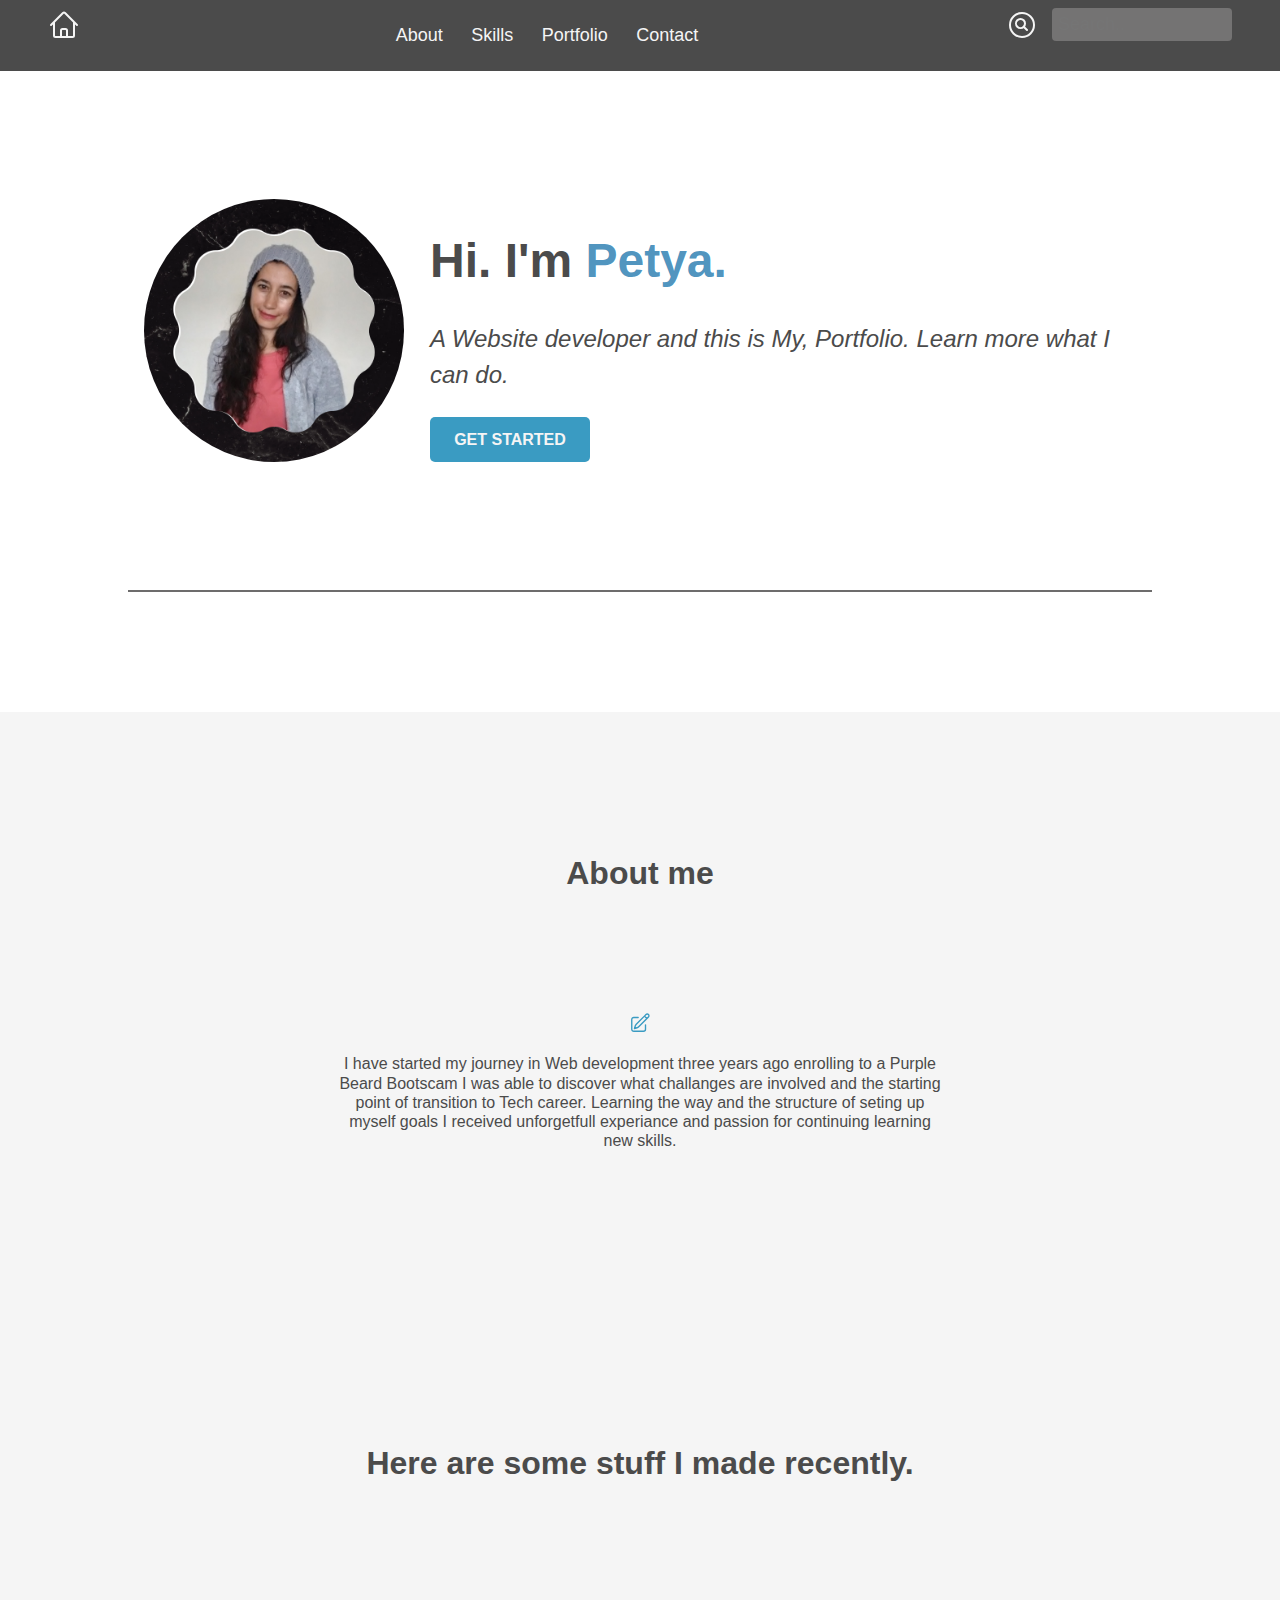
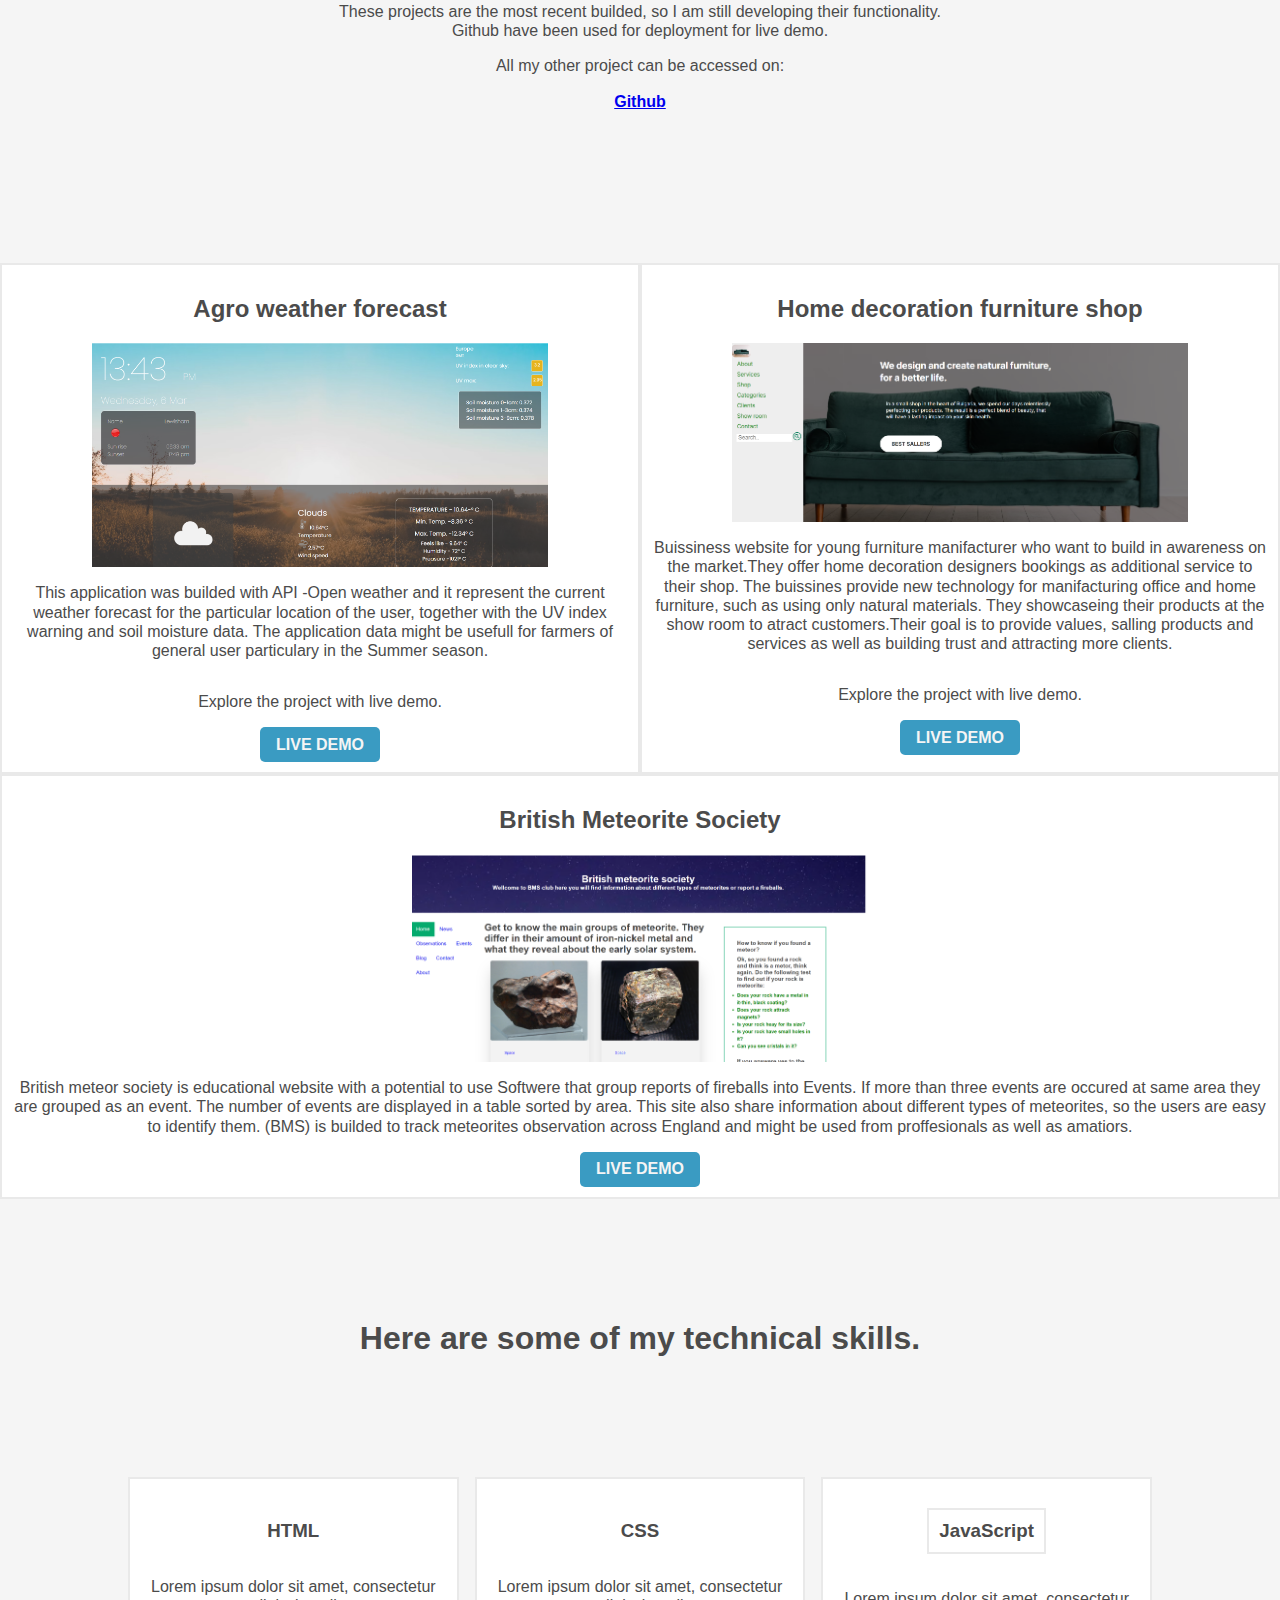
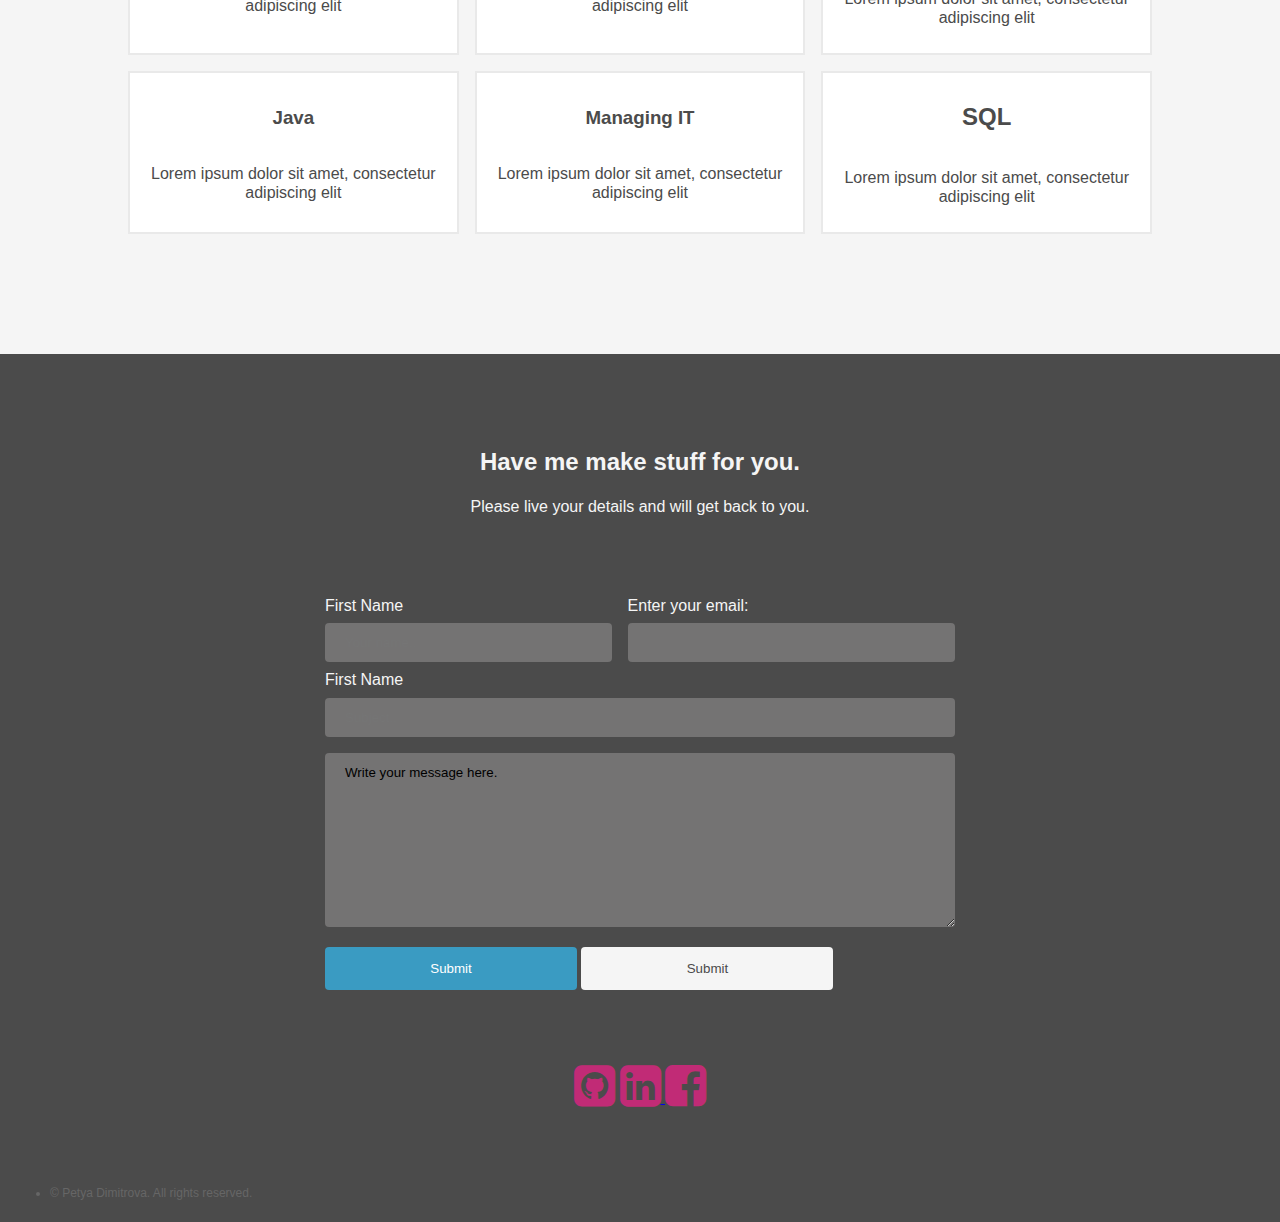
==== index.html @ ae11033e "General functionality" ====
<!DOCTYPE html>
<html lang="en">
  <head>
    <meta charset="UTF-8" />
    <meta name="viewport" content="width=device-width, initial-scale=1.0" />
    <link rel="stylesheet" href="styleCopy.css" />
    <link
      rel="stylesheet"
      href="https://cdnjs.cloudflare.com/ajax/libs/font-awesome/4.7.0/css/font-awesome.min.css"
    />
    <title>Portfolio</title>
  </head>
  <body>
    <!-- Navbar on small screens -->
    <!-- Section MOBILE MENU -->

    <nav class="mobile-header">
      <div>
        <svg
          xmlns="http://www.w3.org/2000/svg"
          fill="none"
          viewBox="0 0 24 24"
          stroke-width="1.5"
          stroke="currentColor"
          class="features-icon"
        >
          <path
            stroke-linecap="round"
            stroke-linejoin="round"
            d="m2.25 12 8.954-8.955c.44-.439 1.152-.439 1.591 0L21.75 12M4.5 9.75v10.125c0 .621.504 1.125 1.125 1.125H9.75v-4.875c0-.621.504-1.125 1.125-1.125h2.25c.621 0 1.125.504 1.125 1.125V21h4.125c.621 0 1.125-.504 1.125-1.125V9.75M8.25 21h8.25"
          />
        </svg>
      </div>

      <div class="hamburger" onclick="myFunction(this)">
        <div class="bar1"></div>
        <div class="bar2"></div>
        <div class="bar3"></div>
      </div>
    </nav>

    <div class="topnav">
      <div id="myLinks">
        <a href="#services-box">About me</a>
        <a href="#services-box">Skills</a>
        <a href="#portfolio">Portfolio</a>
        <a href="#contact">Contact</a>
      </div>
    </div>

    <!-- Desktop navigation -->
    <!-- Desktop navigation on larger screens -->
    <nav class="desktop-header">
      <div class="sidenav">
        <!-- first container -->
        <div>
          <svg
            xmlns="http://www.w3.org/2000/svg"
            fill="none"
            viewBox="0 0 24 24"
            stroke-width="1.5"
            stroke="currentColor"
            class="features-icon"
          >
            <path
              stroke-linecap="round"
              stroke-linejoin="round"
              d="m2.25 12 8.954-8.955c.44-.439 1.152-.439 1.591 0L21.75 12M4.5 9.75v10.125c0 .621.504 1.125 1.125 1.125H9.75v-4.875c0-.621.504-1.125 1.125-1.125h2.25c.621 0 1.125.504 1.125 1.125V21h4.125c.621 0 1.125-.504 1.125-1.125V9.75M8.25 21h8.25"
            />
          </svg>
        </div>
        <!-- Second container menus -->
        <div class="arrange-manu">
          <a href="#about-me">About</a>
          <a href="#skills">Skills</a>
          <a href="#services">Portfolio</a>
          <a href="#contact">Contact</a>
        </div>
        <!-- Third container serch bar -->
        <div>
          <input id="search-bar" type="text" placeholder="Search.." />
          <svg
            xmlns="http://www.w3.org/2000/svg"
            fill="none"
            viewBox="0 0 24 24"
            stroke-width="1.5"
            stroke="currentColor"
            class="features-icon"
          >
            <path
              stroke-linecap="round"
              stroke-linejoin="round"
              d="m15.75 15.75-2.489-2.489m0 0a3.375 3.375 0 1 0-4.773-4.773 3.375 3.375 0 0 0 4.774 4.774ZM21 12a9 9 0 1 1-18 0 9 9 0 0 1 18 0Z"
            />
          </svg>
        </div>
      </div>
    </nav>

    <!-- Header -->
    <header class="header-box" style="padding: 128px 16px">
      <img class="hero-img" src="./myself.png" alt="Photo of myself" />
      <div>
        <h1 class="H1-style">Hi. I'm <span class="bold">Petya.</span></h1>
        <p class="header-p">
          A Website developer and this is My, Portfolio. Learn more what I can
          do.
        </p>
        <button class="btn-big btn-style">Get Started</button>
      </div>
    </header>
    <main>
      <!-- About me section-->
      <section id="about-me" class="Aboutme-box">
        <h1>About me</h1>
        <svg
          xmlns="http://www.w3.org/2000/svg"
          fill="none"
          viewBox="0 0 24 24"
          stroke-width="1.5"
          stroke="currentColor"
          class="features-icon-blue"
        >
          <path
            stroke-linecap="round"
            stroke-linejoin="round"
            d="m16.862 4.487 1.687-1.688a1.875 1.875 0 1 1 2.652 2.652L10.582 16.07a4.5 4.5 0 0 1-1.897 1.13L6 18l.8-2.685a4.5 4.5 0 0 1 1.13-1.897l8.932-8.931Zm0 0L19.5 7.125M18 14v4.75A2.25 2.25 0 0 1 15.75 21H5.25A2.25 2.25 0 0 1 3 18.75V8.25A2.25 2.25 0 0 1 5.25 6H10"
          />
        </svg>

        <p>
          I have started my journey in Web development three years ago enrolling
          to a Purple Beard Bootscam I was able to discover what challanges are
          involved and the starting point of transition to Tech career. Learning
          the way and the structure of seting up myself goals I received
          unforgetfull experiance and passion for continuing learning new
          skills.
        </p>
      </section>
      <!-- The Portfolio  -->
      <div class="Aboutme-box">
        <h1>Here are some stuff I made recently.</h1>
        <p>
          These projects are the most recent builded, so I am still developing
          their functionality. Github have been used for deployment for live
          demo.
        </p>
        <div>All my other project can be accessed on:</div>

        <p>
          <b
            ><a
              class="one"
              href="https://github.com/priorityc?tab=repositories"
              target="_blank"
              >Github</a
            ></b
          >
        </p>
      </div>

      <section id="portfolio" class="Portfolio-box">
        <div class="portfolio-comp flex-left">
          <h2>Agro weather forecast</h2>
          <img
            class="portfolio-img"
            src="./Agro-Weather-App.png"
            alt="Project"
          />
          <p>
            This application was builded with API -Open weather and it represent
            the current weather forecast for the particular location of the
            user, together with the UV index warning and soil moisture data. The
            application data might be usefull for farmers of general user
            particulary in the Summer season.
          </p>
          <p>Explore the project with live demo.</p>
          <button
            class="portfolio-btn"
            onclick='window.location.href = "https://priorityc.github.io/weather/"'
          >
            Live Demo
          </button>
        </div>
        <div class="portfolio-comp flex-middle">
          <h2>Home decoration furniture shop</h2>
          <img class="portfolio-img" src="./Furniture-Shop.png" alt="Project" />
          <p>
            Buissiness website for young furniture manifacturer who want to
            build in awareness on the market.They offer home decoration
            designers bookings as additional service to their shop. The
            buissines provide new technology for manifacturing office and home
            furniture, such as using only natural materials. They showcaseing
            their products at the show room to atract customers.Their goal is to
            provide values, salling products and services as well as building
            trust and attracting more clients.
          </p>
          <p>Explore the project with live demo.</p>
          <button
            class="portfolio-btn"
            onclick='window.location.href = "https://priorityc.github.io/Furniture-shop/"'
          >
            Live Demo
          </button>
        </div>
        <div class="portfolio-comp flex-right">
          <h2>British Meteorite Society</h2>
          <img class="portfolio-img" src="./meteor. png.png" alt="Project" />
          <p>
            British meteor society is educational website with a potential to
            use Softwere that group reports of fireballs into Events. If more
            than three events are occured at same area they are grouped as an
            event. The number of events are displayed in a table sorted by area.
            This site also share information about different types of
            meteorites, so the users are easy to identify them. (BMS) is builded
            to track meteorites observation across England and might be used
            from proffesionals as well as amatiors.
          </p>
          <button
            class="portfolio-btn"
            onclick='window.location.href = "https://priorityc.github.io/-BMS-Meteorite-society/"'
          >
            Live Demo
          </button>
        </div>
      </section>

      <!-- The skills section -->
      <h1>Here are some of my technical skills.</h1>
      <section id="skills" class="skills-box">
        <!-- Row-1 -->

        <div class="skills-cont">
          <h3>HTML</h3>
          <p>Lorem ipsum dolor sit amet, consectetur adipiscing elit</p>
        </div>
        <div class="skills-cont">
          <h3>CSS</h3>
          <p>Lorem ipsum dolor sit amet, consectetur adipiscing elit</p>
        </div>
        <div class="skills-cont">
          <h3 class="skills-cont">JavaScript</h3>
          <p>Lorem ipsum dolor sit amet, consectetur adipiscing elit</p>
        </div>

        <!-- Row 2 -->

        <div class="skills-cont">
          <h3>Java</h3>
          <p>Lorem ipsum dolor sit amet, consectetur adipiscing elit</p>
        </div>
        <div class="skills-cont">
          <h3>Managing IT</h3>
          <p>Lorem ipsum dolor sit amet, consectetur adipiscing elit</p>
        </div>
        <div class="skills-cont">
          <h2>SQL</h2>
          <p>Lorem ipsum dolor sit amet, consectetur adipiscing elit</p>
        </div>
        <!-- </div> -->
      </section>
    </main>

    <!-- Footer -->
    <footer id="contact" class="footer-box">
      <div class="form-heading">
        <h2>Have me make stuff for you.</h2>
        <p>Please live your details and will get back to you.</p>
      </div>
      <div class="form-box">
        <form action="/action_page.php">
          <div class="name-email-box">
            <div class="name-email">
              <label for="fname">First Name</label>
              <input
                type="text"
                id="fname"
                name="firstname"
                placeholder="Your name.."
              />
            </div>

            <div class="name-email">
              <label for="email">Enter your email:</label>
              <input type="email" id="email" name="email" />
            </div>
          </div>

          <label for="subject">First Name</label>
          <input
            type="text"
            id="subject"
            name="subject"
            placeholder="Subject.."
          />
          <textarea name="message" rows="10" cols="30">
Write your message here.
</textarea
          >

          <input class="submit btn" type="submit" value="Submit" />
          <input class="clear btn" type="submit" value="Submit" />
        </form>
      </div>
      <div class="form-heading">
        <a href="https://github.com/priorityc?tab=repositories">
          <i
            class="fa fa-github-square"
            style="font-size: 48px; color: rgb(193, 43, 118)"
          ></i
        ></a>
        <a href="https://www.linkedin.com/in/petya-dimitrova-7b7b56234/">
          <i
            class="fa fa-linkedin-square"
            style="font-size: 48px; color: rgb(193, 43, 118)"
          ></i>
        </a>
        <i
          class="fa fa-facebook-square"
          style="font-size: 48px; color: rgb(193, 43, 118)"
        ></i>
      </div>
      <ul id="copyright">
        <li>&copy; Petya Dimitrova. All rights reserved.</li>
        <!-- <li>Design: <a href="http://html5up.net">HTML5 UP</a></li> -->
      </ul>
    </footer>
    <script src="appCopy.js"></script>
  </body>
</html>
---- styleCopy.css ----
* {
  box-sizing: border-box;
  font-family: Arial, Helvetica, sans-serif;
}
/* COLOURS-Gray-#4b4b4b; White-whitesmoke*/
/* Main colour buttons Blue-#3A9BC2; */
/* Borders grey-#E9E9E9 */
/* SPACING SYSTEM (px)
2 / 4 / 8 / 12 / 16 / 24 / 32 / 48 / 64 / 80 / 96 / 128

FONT SIZE SYSTEM (px)
10 / 12 / 14 / 16 / 18 / 20 / 24 / 30 / 36 / 44 / 52 / 62 / 74 / 86 / 98
*/
body {
  margin: 0;
  font-family: Arial, Helvetica, sans-serif;
  font-size: 16px;
  line-height: 1.2;
  color: #4b4b4b;
}
main {
  background-color: whitesmoke;
}

/* Mobile navigation */
/* NAVIGATION */
.mobile-header {
  background-color: #4b4b4b;
  display: flex;
  justify-content: space-between;
  padding: 6px 12px;
}

/* the HAMBURGER MENU styling */
.hamburger {
  cursor: pointer;
  margin: 6px;
}
.features-icon {
  stroke: whitesmoke;
  width: 32px;
  height: 32px;
  margin-bottom: 24px;
}
.bar1,
.bar2,
.bar3 {
  width: 35px;
  height: 5px;
  background-color: whitesmoke;
  margin: 7px 0;
  transition: 0.4s;
}

.change .bar1 {
  transform: translate(0, 11px) rotate(-45deg);
}

.change .bar2 {
  opacity: 0;
}

.change .bar3 {
  transform: translate(0, -11px) rotate(45deg);
}

/* The hidden hamburg menu */
.topnav {
  overflow: hidden;
  background-color: #ddd;
  position: relative;
  background-color: #3a9bc2;
}

.topnav #myLinks {
  display: none;
}

.topnav a {
  color: black;
  padding: 14px 16px;
  text-decoration: none;
  font-size: 17px;
  display: block;
}
.topnav a.icon {
  background: black;
  display: block;
  position: absolute;
  right: 0;
  top: 0;
}

.topnav a:hover {
  background-color: #f0eeee;
}

.desktop-header {
  display: none;
}
/* end */

/* Style the top navigation bar */
.topnav {
  overflow: hidden;
  background-color: #333;
}

/* Style the topnav links */
.topnav a {
  float: left;
  display: block;
  color: #f2f2f2;
  text-align: center;
  padding: 14px 16px;
  text-decoration: none;
}

/* Change color on hover */
.topnav a:hover {
  background-color: #ddd;
  color: black;
}

/* Style the content */
.content {
  background-color: whitesmoke;
  padding: 10px;
  height: 200px; /* Should be removed. Only for demonstration */
}

.hero-img {
  max-width: 260px;
  border-radius: 50%;
}
.bold {
  color: rgba(70, 142, 187, 0.957);
}
.header-p {
  font-size: 18px;
  line-height: 1.5;
  color: #4b4b4b;
  font-style: italic;
}
.btn-big {
  width: 160px;
  height: 45px;
  background-color: #3a9bc2;
  border: none;
  border-radius: 5px;
  text-transform: uppercase;
  color: whitesmoke;
  font-size: 16px;
  font-weight: bold;
  padding: 6px 8px;
}

.btn-big:hover,
.btn-big:active {
  background-color: #3a9bc2;
  transform: scale(1.2);
  border-radius: 1px solid #398294;
}

/* about me section */
.Aboutme-box {
  padding: 16px;
}
.features-icon-blue {
  stroke: #3a9bc2;
  width: 22px;
}

/* Portfolio */

.portfolio-comp {
  display: flex;
  flex-direction: column;
  align-items: center;
  border: 2px solid #e9e9e9;
  background-color: #fff;
}
.portfolio-img {
  max-width: 286px;
}
.portfolio-btn {
  width: 120px;
  height: 35px;
  background-color: #3a9bc2;
  border: 2px solid #6d6c6c;
  border: none;
  border-radius: 5px;
  text-transform: uppercase;
  color: whitesmoke;
  font-size: 16px;
  font-weight: bold;
  padding: 6px 8px;
}
/* skills */
.skills-cont {
  display: flex;
  flex-direction: column;
  align-items: center;
  justify-content: center;
  text-align: center;
  border: 2px solid #e9e9e9;
  background-color: #fff;
}

/* Style the footer */
.footer-box {
  background-color: #4b4b4b;
  color: whitesmoke;
  padding: 10px;
}
.form {
  width: 80%;
}

input[type="text"],
select {
  width: 100%;
  background-color: #747373;
  padding: 12px 20px;
  margin: 8px 0;
  display: inline-block;
  border: 1px solid #ccc;
  border-radius: 4px;
  box-sizing: border-box;
  border: none;
}
[type="email"] {
  width: 100%;
  background-color: #747373;
  padding: 12px 20px;
  margin: 8px 0;
  display: inline-block;
  border: 1px solid #ccc;
  border-radius: 4px;
  box-sizing: border-box;
  border: none;
}
textarea {
  width: 100%;
  padding: 12px 20px;
  margin: 8px 0;
  display: inline-block;
  border: 1px solid #ccc;
  border-radius: 4px;
  box-sizing: border-box;
  background-color: #747373;
  border: none;
}

.btn {
  width: 40%;

  padding: 14px 20px;
  margin: 8px 0;
  border: none;
  border-radius: 4px;
  cursor: pointer;
  border: none;
}
.submit {
  background-color: #3a9bc2;
  color: white;
}
.clear {
  background-color: whitesmoke;
  color: #4b4b4b;
}

.submit:hover {
  background-color: #6ca5bc;
}
.clear:hover {
  background-color: rgb(252, 238, 238);
}

.name-email-cont {
  display: flex;
  flex-direction: column;
}
#copyright {
  color: #666666;
  text-decoration: none;
  font-size: 12px;
}

@media screen and (min-width: 768px) {
  .header-box {
    display: flex;
    gap: 26px;
    max-width: 80%;
    margin: 0 auto;
    border-bottom: 2px solid #6d6c6c;
  }
  .Aboutme-box {
    margin-bottom: 80px;
  }
  .Portfolio-box {
    display: flex;
    flex-wrap: wrap;
    margin-bottom: 80px;
    text-align: center;
  }
  .flex-left {
    padding: 10px;
    flex: 33%;
  }
  .flex-middle {
    padding: 10px;
    flex: 33%;
  }
  .flex-right {
    padding: 10px;
    flex: 33%;
  }

  .portfolio-img {
    max-width: 186px;
  }
  .skills-box {
    display: flex;
    flex-wrap: wrap;
    margin-bottom: 80px;
    text-align: center;
    gap: 16px;
    width: 80%;
    margin: 0 auto;
  }
  .skills-cont {
    padding: 10px;
    flex: 25%;
  }
  .name-email-box {
    display: flex;
    gap: 16px;
  }
  .name-email {
    display: felx;
    flex-direction: column;
    gap: 16px;
  }
}
@media screen and (min-width: 1024px) {
  .mobile-header {
    display: none;
  }
  .desktop-header {
    display: block;
  }
  .header-box {
    margin-bottom: 120px;
  }
  .sidenav {
    display: flex;
    align-items: center;
    justify-content: space-between;
    padding-left: 48px;
    padding-right: 48px;
    background-color: #4b4b4b;
    line-height: 1.4;
  }
  .features-icon {
    margin-top: 9px;
  }
  .sidenav a {
    padding: 6px 8px 6px 16px;
    text-decoration: none;
    font-size: 18px;
    color: whitesmoke;
  }
  .sidenav a:hover {
    color: #064579;
    background-color: #fff;
  }
  #search-bar {
    float: right;
    padding: 6px;
    margin-top: 8px;
    margin-left: 14px;
    border: none;
    font-size: 18px;
    width: 180px;
    border: none;
  }
  .Aboutme-box {
    text-align: center;
    width: 50%;
    margin: 0 auto;
    margin-bottom: 120px;
    margin-top: 120px;
    justify-content: center;
    padding-top: 120px;
  }

  .header-p {
    font-size: 24px;
  }
  .H1-style {
    font-size: 3em;
  }
  .Portfolio-box {
    margin-bottom: 120px;
  }
  .portfolio-img {
    max-width: 456px;
  }
  .skills-box {
    padding-bottom: 120px;
  }
  main h1 {
    text-align: center;
    margin-bottom: 120px;
  }
  .form-box {
    width: 50%;
    margin: 0 auto;
  }
  .form-heading {
    text-align: center;
    padding: 64px;
  }
}
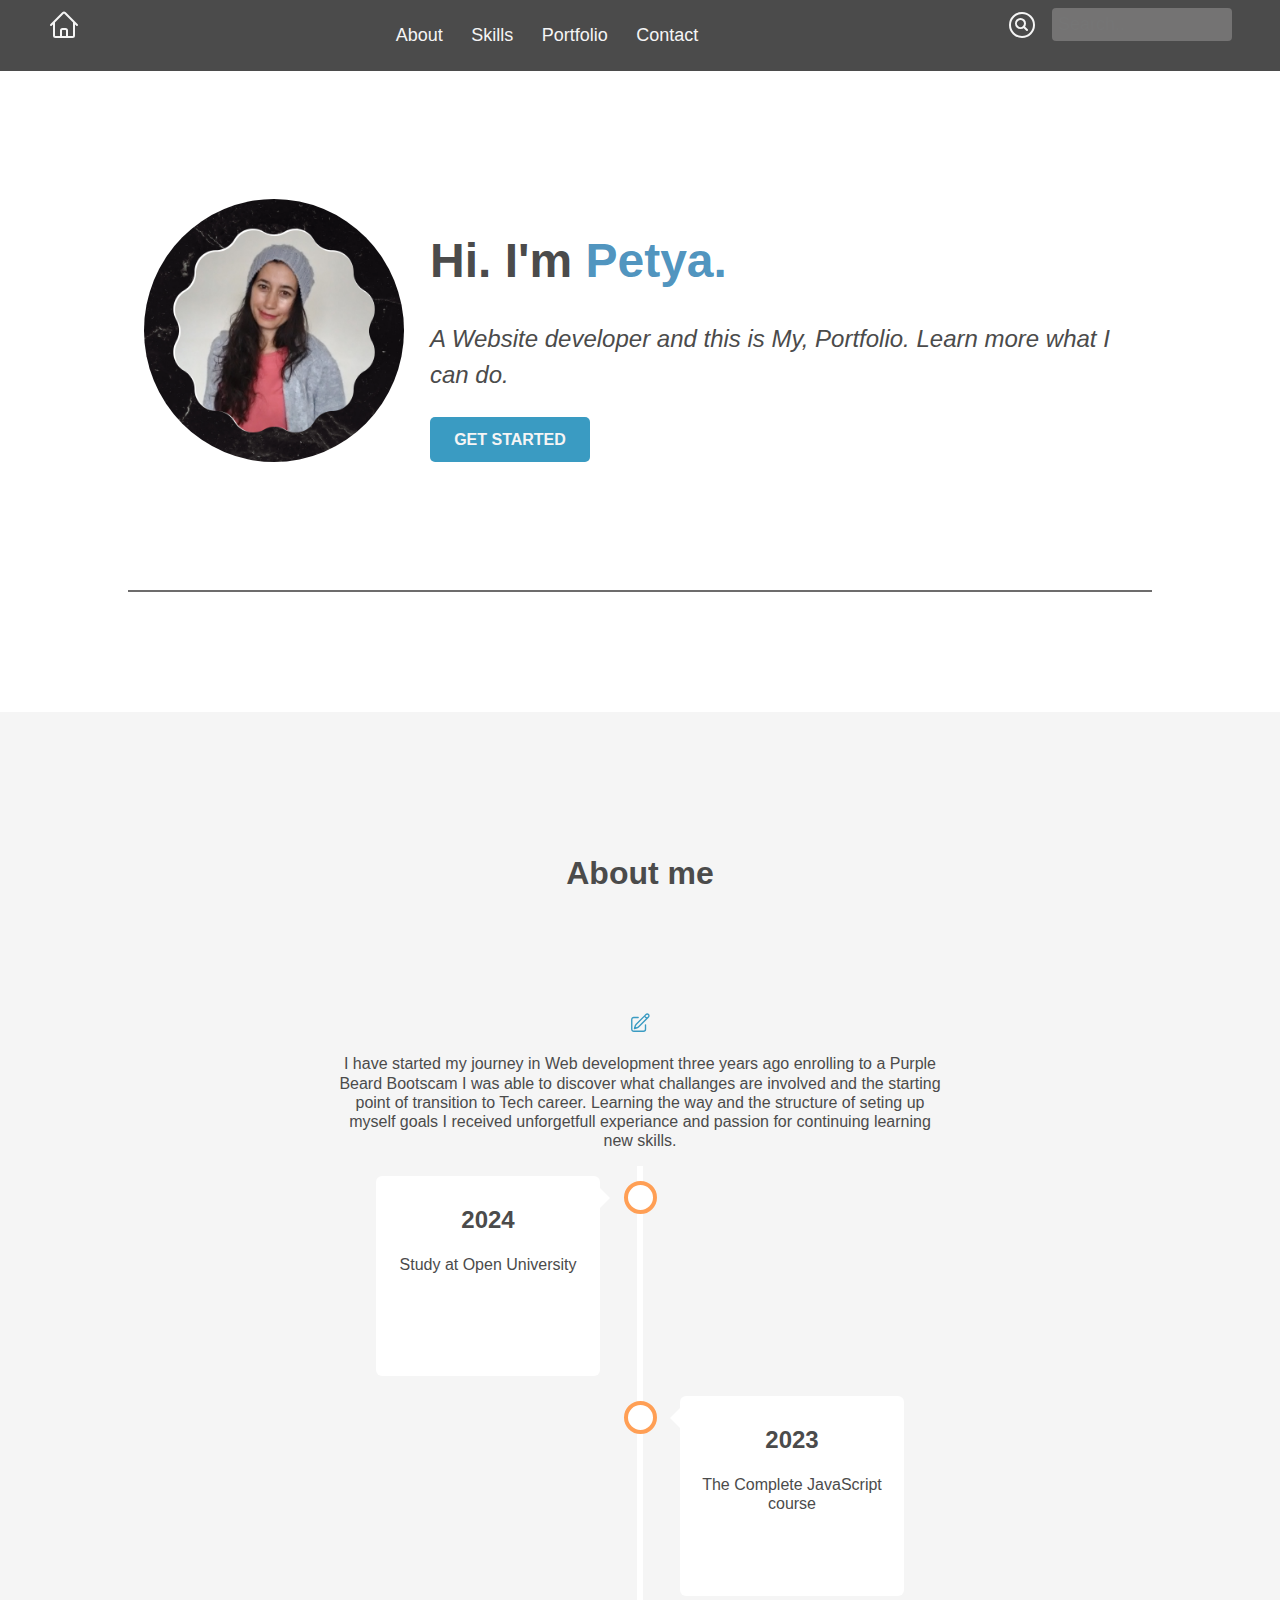
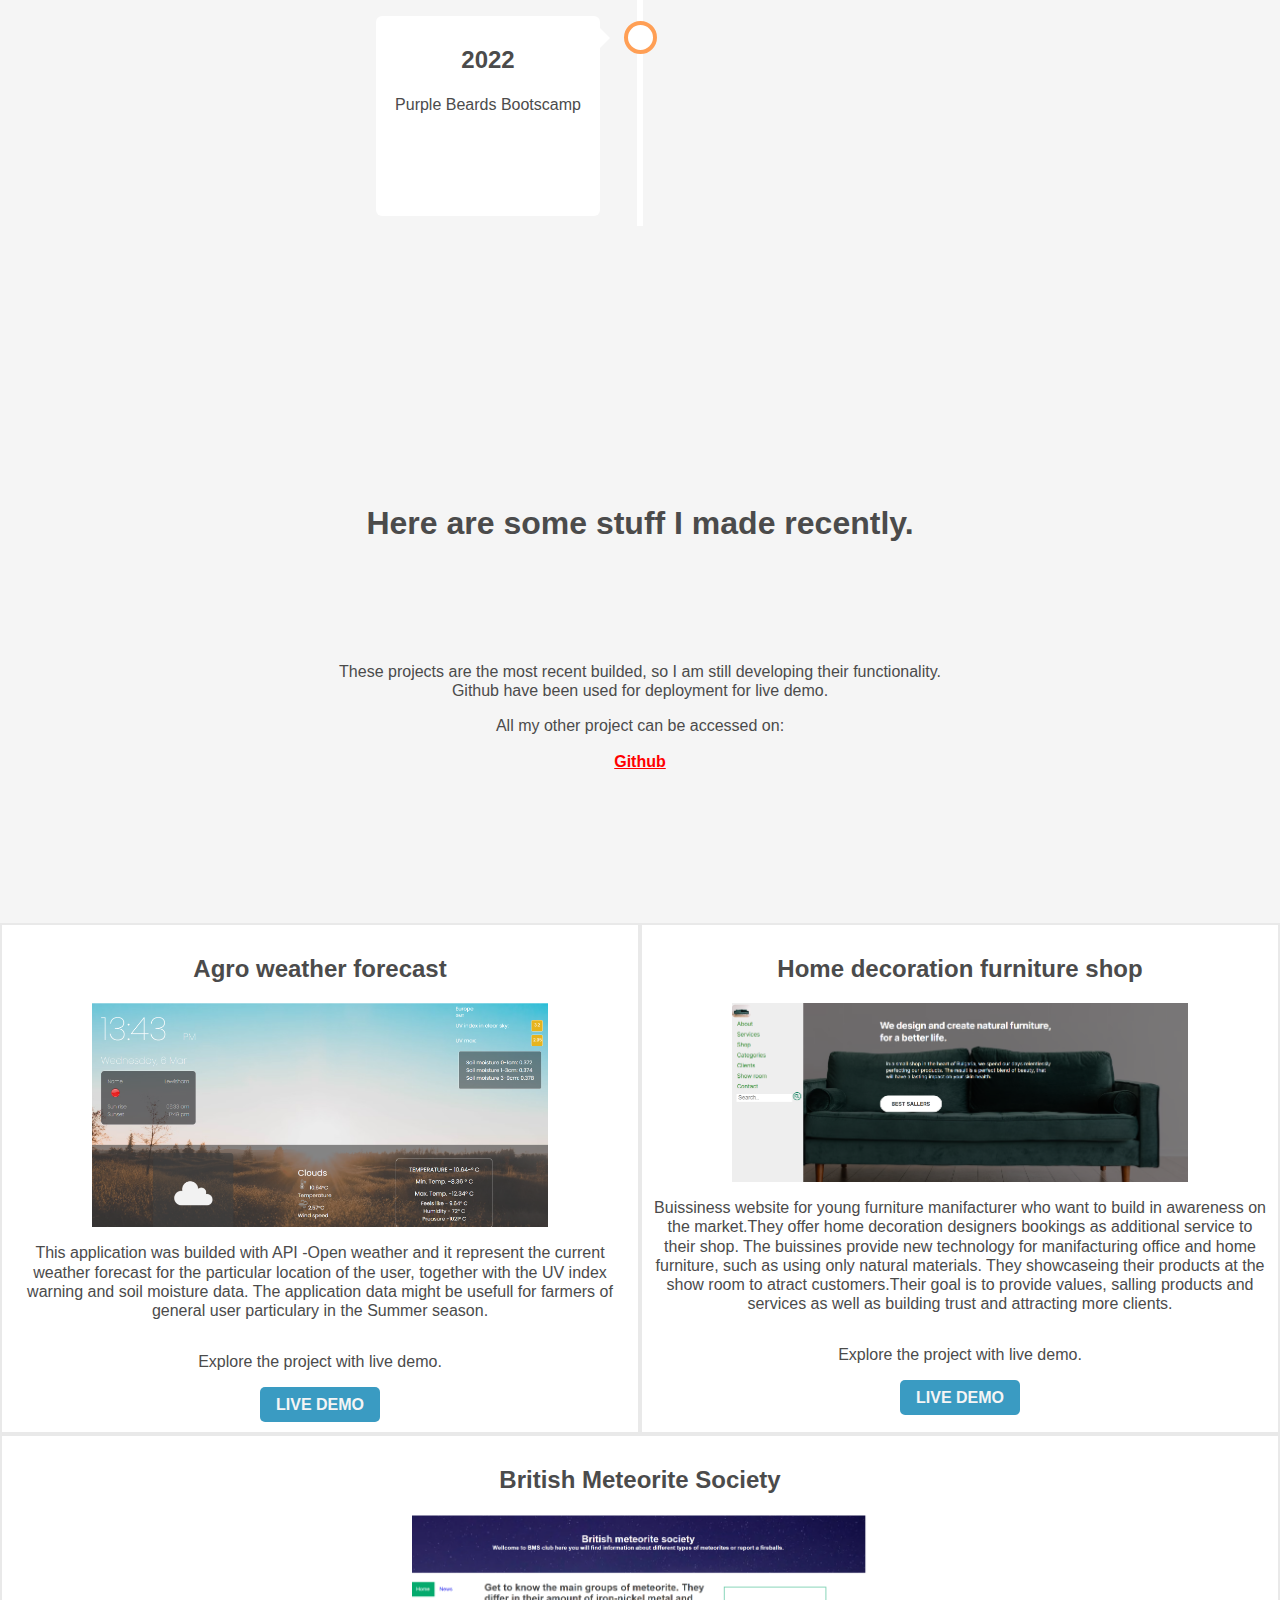
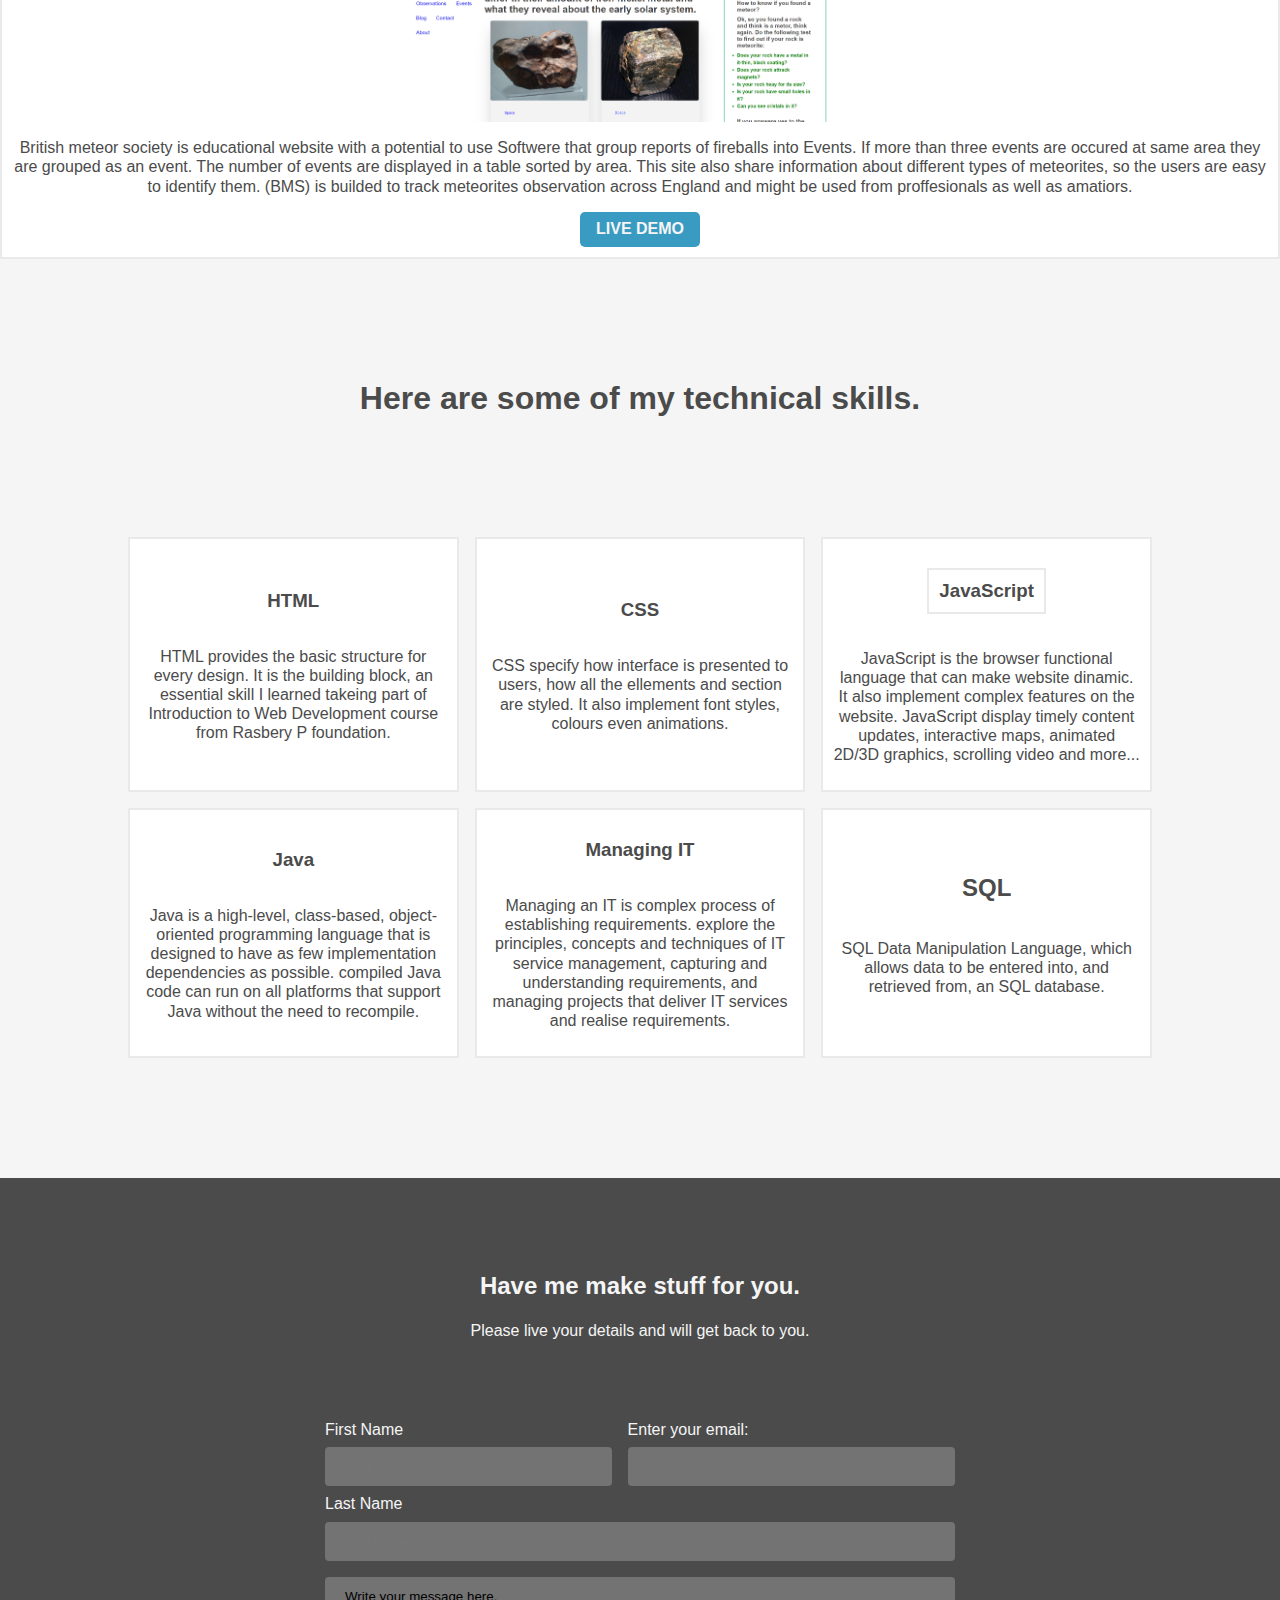
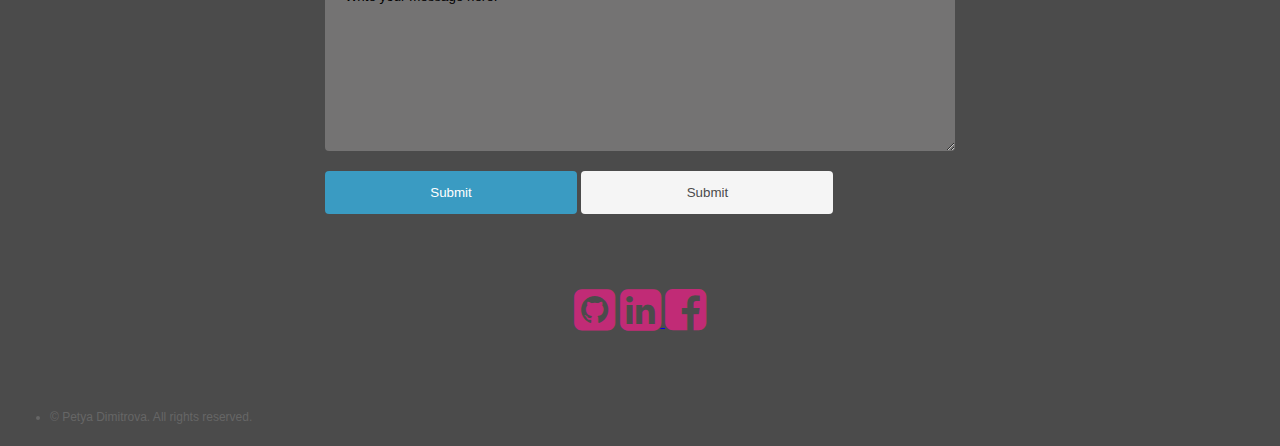
==== commit 08d6aa58: "new" ====
--- a/index.html
+++ b/index.html
@@ -136,6 +136,25 @@
           unforgetfull experiance and passion for continuing learning new
           skills.
         </p>
+        <div class="timeline">
+          <div class="container left">
+            <div class="content">
+              <h2>2024</h2>
+              <p>Study at Open University</p>
+            </div>
+          </div>
+          <div class="container right">
+            <div class="content">
+              <h2>2023</h2>
+              <p>The Complete JavaScript course</p>
+            </div>
+          </div>
+          <div class="container left">
+            <div class="content">
+              <h2>2022</h2>
+              <p>Purple Beards Bootscamp</p>
+            </div>
+        </div>
       </section>
       <!-- The Portfolio  -->
       <div class="Aboutme-box">
@@ -232,30 +251,37 @@
 
         <div class="skills-cont">
           <h3>HTML</h3>
-          <p>Lorem ipsum dolor sit amet, consectetur adipiscing elit</p>
+          <p>
+            HTML provides the basic structure for every design. It is the
+            building block, an essential skill I learned takeing part of
+            Introduction to Web Development course from Rasbery P foundation.
+          </p>
+          <!-- <div class="container">
+            <div class="skills html">90%</div>
+          </div> -->
         </div>
         <div class="skills-cont">
           <h3>CSS</h3>
-          <p>Lorem ipsum dolor sit amet, consectetur adipiscing elit</p>
+          <p>CSS specify how interface is presented to users, how all the ellements and section are styled. It also implement font styles, colours even animations.</p>
         </div>
         <div class="skills-cont">
           <h3 class="skills-cont">JavaScript</h3>
-          <p>Lorem ipsum dolor sit amet, consectetur adipiscing elit</p>
+          <p>JavaScript is the browser functional language that can make website dinamic. It also implement complex features on the website. JavaScript display timely content updates, interactive maps, animated 2D/3D graphics, scrolling video and more...</p>
         </div>
 
         <!-- Row 2 -->
 
         <div class="skills-cont">
           <h3>Java</h3>
-          <p>Lorem ipsum dolor sit amet, consectetur adipiscing elit</p>
+          <p>Java is a high-level, class-based, object-oriented programming language that is designed to have as few implementation dependencies as possible.  compiled Java code can run on all platforms that support Java without the need to recompile.</p>
         </div>
         <div class="skills-cont">
           <h3>Managing IT</h3>
-          <p>Lorem ipsum dolor sit amet, consectetur adipiscing elit</p>
+          <p>Managing an IT is complex process of establishing requirements. explore the principles, concepts and techniques of IT service management, capturing and understanding requirements, and managing projects that deliver IT services and realise requirements. </p>
         </div>
         <div class="skills-cont">
           <h2>SQL</h2>
-          <p>Lorem ipsum dolor sit amet, consectetur adipiscing elit</p>
+          <p>SQL Data Manipulation Language, which allows data to be entered into, and retrieved from, an SQL database.</p>
         </div>
         <!-- </div> -->
       </section>
@@ -268,7 +294,7 @@
         <p>Please live your details and will get back to you.</p>
       </div>
       <div class="form-box">
-        <form action="/action_page.php">
+        <form >
           <div class="name-email-box">
             <div class="name-email">
               <label for="fname">First Name</label>
@@ -276,27 +302,36 @@
                 type="text"
                 id="fname"
                 name="firstname"
+                
                 placeholder="Your name.."
+                onchange="validate(event.target)"
               />
+              <small id="feedback_fname"></small>
             </div>
 
             <div class="name-email">
               <label for="email">Enter your email:</label>
-              <input type="email" id="email" name="email" />
+              <input type="email" id="email" name="email" onchange="validate(event.target)" />
+      
+              <small id="feedback_email"></small>
             </div>
           </div>
 
-          <label for="subject">First Name</label>
+          <label for="lname">Last Name</label>
           <input
             type="text"
-            id="subject"
-            name="subject"
-            placeholder="Subject.."
+            id="lname"
+            name="lname"
+            placeholder="Last Name"
+            
+            onchange="validate(event.target)"
           />
-          <textarea name="message" rows="10" cols="30">
+          <!-- text area -->
+          <textarea name="message" rows="10" cols="30" onchange="validate(event.target)">
 Write your message here.
 </textarea
-          >
+           >
+          <small id="feedback_email"></small>
 
           <input class="submit btn" type="submit" value="Submit" />
           <input class="clear btn" type="submit" value="Submit" />
--- a/styleCopy.css
+++ b/styleCopy.css
@@ -172,6 +172,15 @@
 }
 
 /* Portfolio */
+a.one:link {
+  color: #ff0000;
+}
+a.one:visited {
+  color: #3a9bc2;
+}
+a.one:hover {
+  color: #ffcc00;
+}
 
 .portfolio-comp {
   display: flex;
@@ -205,6 +214,22 @@
   text-align: center;
   border: 2px solid #e9e9e9;
   background-color: #fff;
+}
+.container {
+  width: 100%;
+  background-color: #ddd;
+}
+
+.skills {
+  text-align: right;
+  padding-top: 10px;
+  padding-bottom: 10px;
+  color: white;
+}
+
+.html {
+  width: 90%;
+  background-color: #04aa6d;
 }
 
 /* Style the footer */
@@ -282,10 +307,52 @@
   display: flex;
   flex-direction: column;
 }
+
+.valid {
+  color: rgb(76, 230, 76);
+}
+
+.invalid {
+  color: orange;
+}
 #copyright {
   color: #666666;
   text-decoration: none;
   font-size: 12px;
+}
+
+/* Media queries - Responsive timeline on screens less than 600px wide */
+@media screen and (max-width: 600px) {
+  /* Place the timelime to the left */
+  .timeline::after {
+    left: 31px;
+  }
+
+  /* Full-width containers */
+  .container {
+    width: 100%;
+    padding-left: 70px;
+    padding-right: 25px;
+  }
+
+  /* Make sure that all arrows are pointing leftwards */
+  .container::before {
+    left: 60px;
+    border: medium solid white;
+    border-width: 10px 10px 10px 0;
+    border-color: transparent white transparent transparent;
+  }
+
+  /* Make sure all circles are at the same spot */
+  .left::after,
+  .right::after {
+    left: 15px;
+  }
+
+  /* Make all right containers behave like the left ones */
+  .right {
+    left: 0%;
+  }
 }
 
 @media screen and (min-width: 768px) {
@@ -402,6 +469,99 @@
   .H1-style {
     font-size: 3em;
   }
+  /* Timeline */
+  /* The actual timeline (the vertical ruler) */
+  .timeline {
+    position: relative;
+    max-width: 800px;
+    margin: 0 auto;
+  }
+
+  /* The actual timeline (the vertical ruler) */
+  .timeline::after {
+    content: "";
+    position: absolute;
+    width: 6px;
+    background-color: white;
+    top: 0;
+    bottom: 0;
+    left: 50%;
+    margin-left: -3px;
+  }
+
+  /* Container around content */
+  .container {
+    padding: 10px 40px;
+    position: relative;
+    background-color: inherit;
+    width: 50%;
+  }
+
+  /* The circles on the timeline */
+  .container::after {
+    content: "";
+    position: absolute;
+    width: 25px;
+    height: 25px;
+    right: -17px;
+    background-color: white;
+    border: 4px solid #ff9f55;
+    top: 15px;
+    border-radius: 50%;
+    z-index: 1;
+  }
+
+  /* Place the container to the left */
+  .left {
+    left: 0;
+  }
+
+  /* Place the container to the right */
+  .right {
+    left: 50%;
+  }
+
+  /* Add arrows to the left container (pointing right) */
+  .left::before {
+    content: " ";
+    height: 0;
+    position: absolute;
+    top: 22px;
+    width: 0;
+    z-index: 1;
+    right: 30px;
+    border: medium solid white;
+    border-width: 10px 0 10px 10px;
+    border-color: transparent transparent transparent white;
+  }
+
+  /* Add arrows to the right container (pointing left) */
+  .right::before {
+    content: " ";
+    height: 0;
+    position: absolute;
+    top: 22px;
+    width: 0;
+    z-index: 1;
+    left: 30px;
+    border: medium solid white;
+    border-width: 10px 10px 10px 0;
+    border-color: transparent white transparent transparent;
+  }
+
+  /* Fix the circle for containers on the right side */
+  .right::after {
+    left: -16px;
+  }
+
+  /* The actual content */
+  .content {
+    /* padding: 10px; */
+    background-color: white;
+    position: relative;
+    border-radius: 6px;
+  }
+
   .Portfolio-box {
     margin-bottom: 120px;
   }
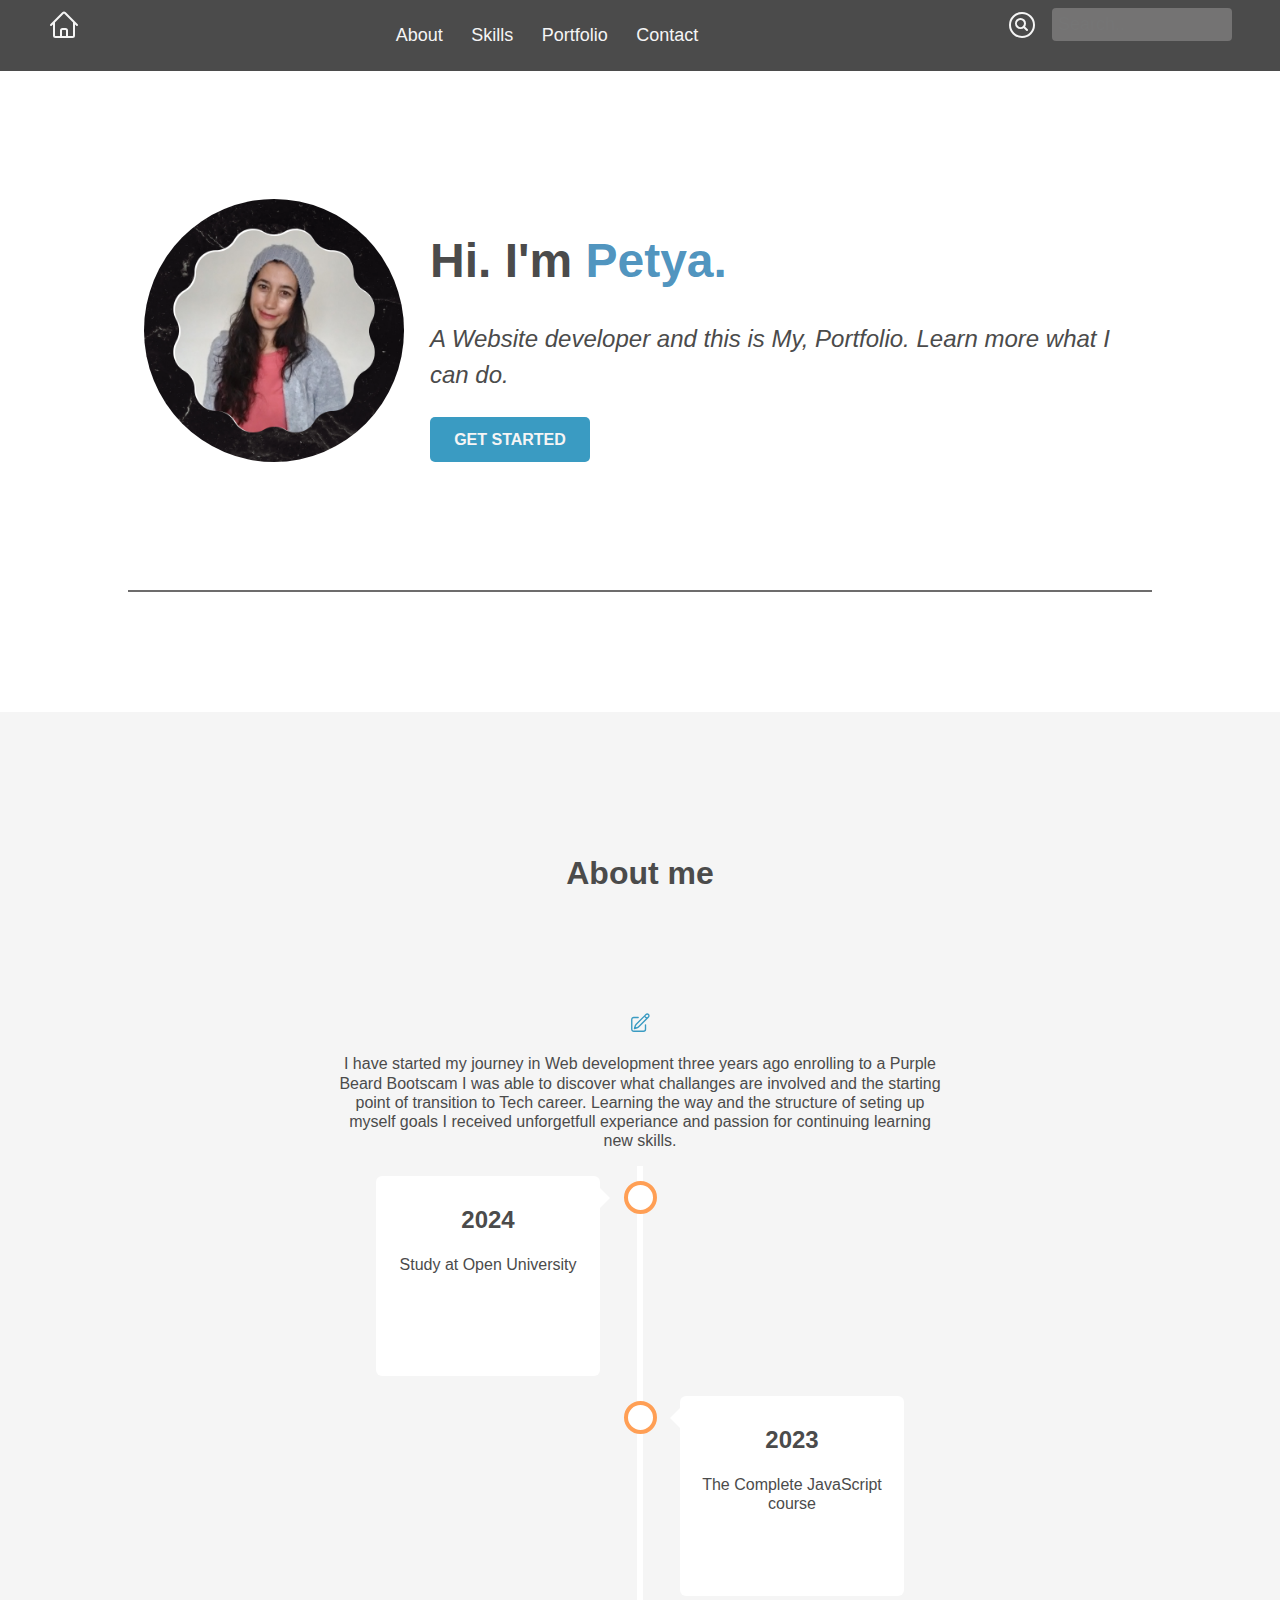
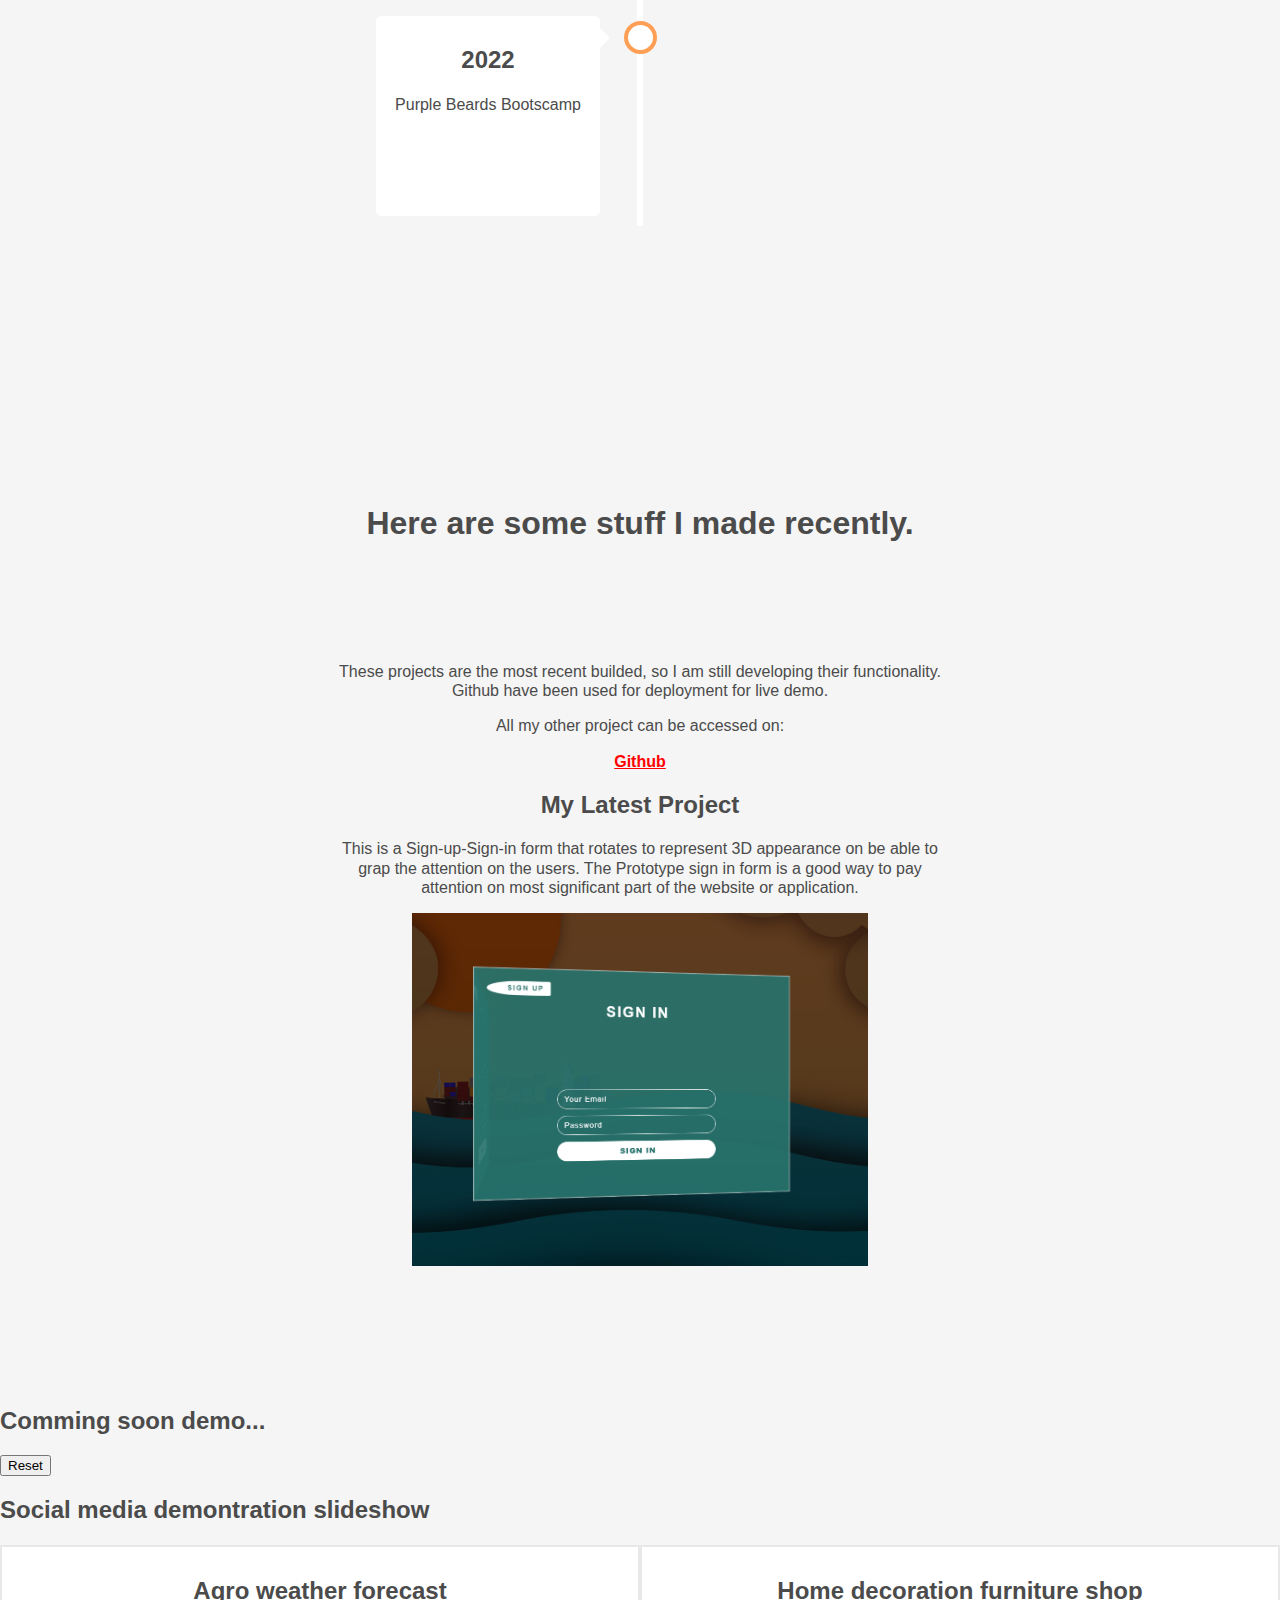
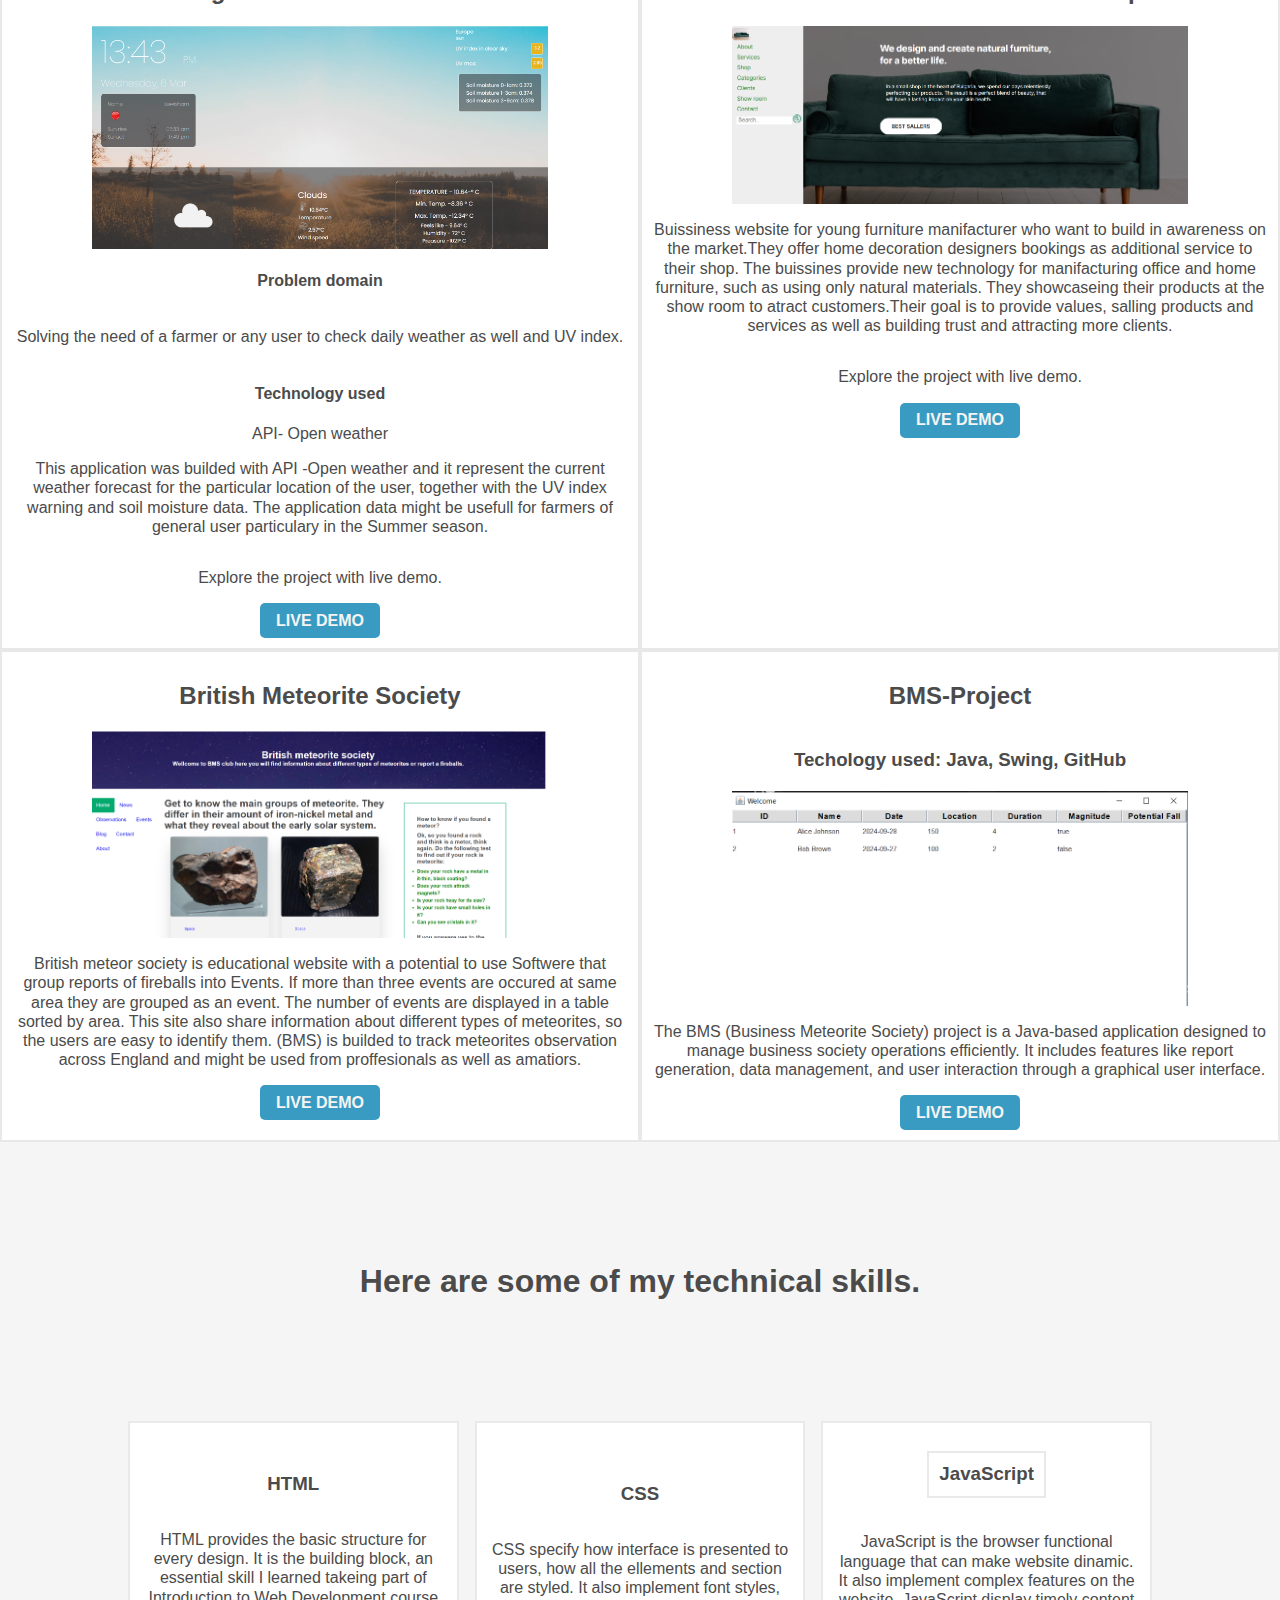
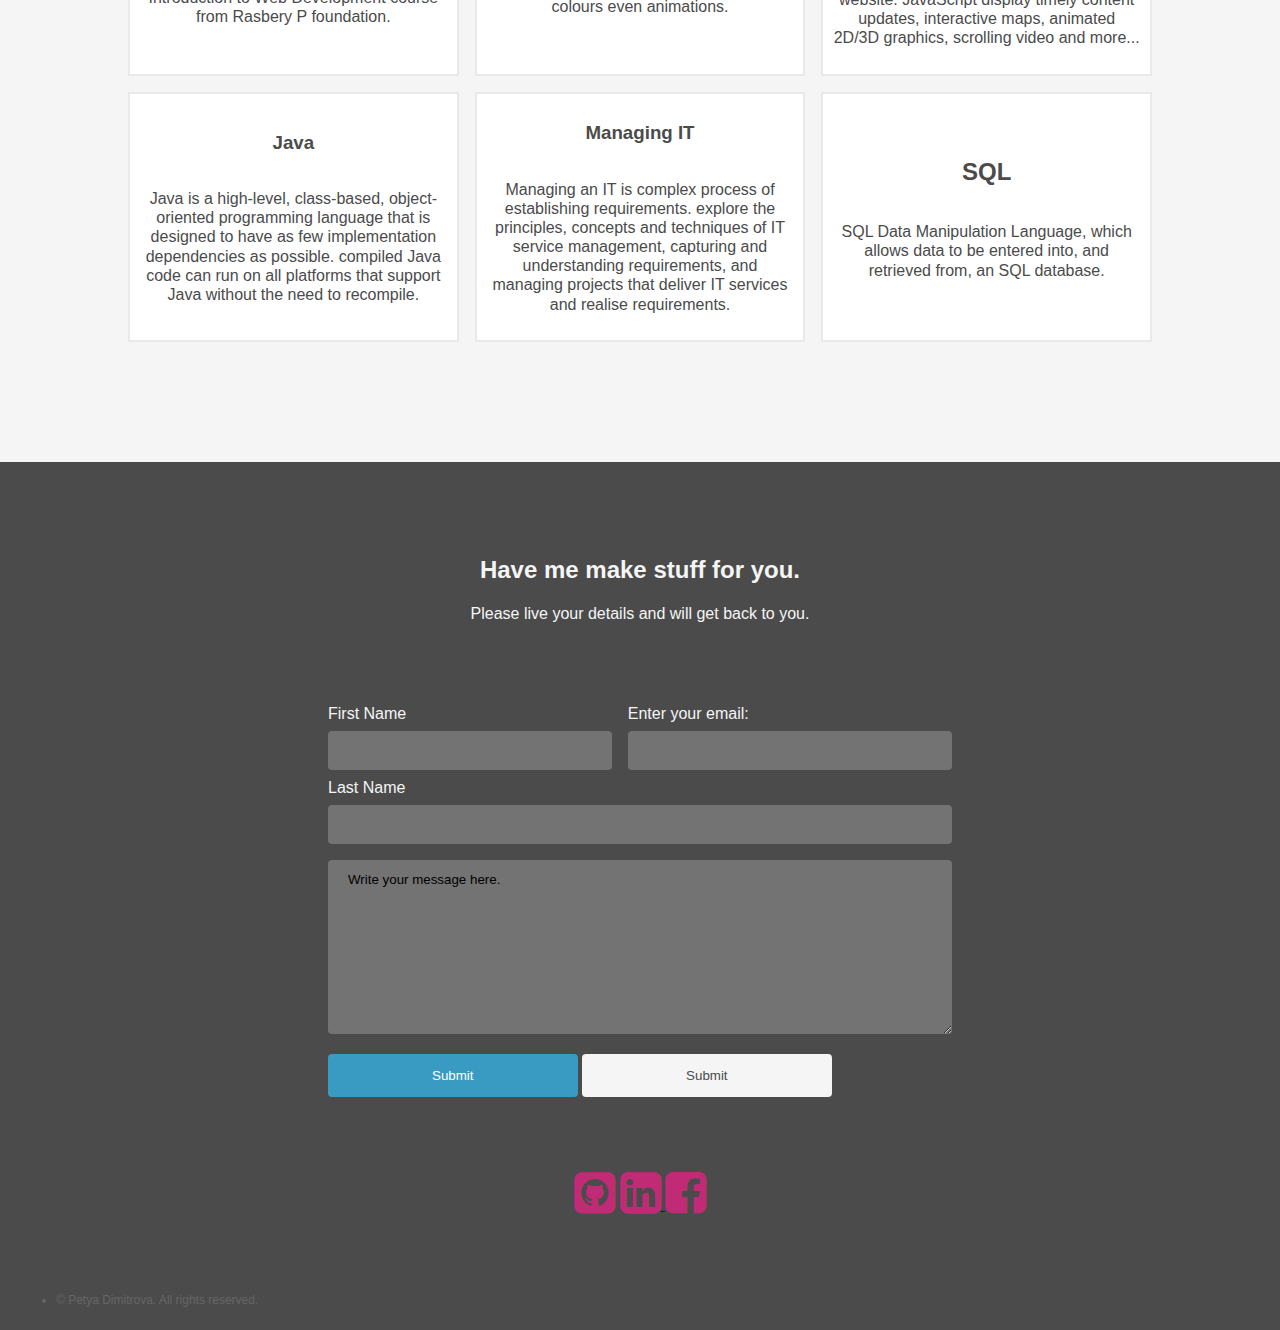
==== commit 49ad3418: "Adding academic project" ====
--- a/index.html
+++ b/index.html
@@ -176,9 +176,23 @@
             ></b
           >
         </p>
+     
+        <h2>My Latest Project</h2>
+        <p>This is a Sign-up-Sign-in form that rotates to represent 3D appearance on be able to grap the attention on the users. The Prototype sign in form is a good way to pay attention on most significant part of the website or application.</p>
+        <img class="portfolio-img" src='./3D.png' alt='3D-pic'>
+      </div>
+
+      <div class='cont'>
+        <div class="countdown-wrapper">
+          <h2>Comming soon demo...</h2>
+          <div class="countdown"></div>
+          <button class='reset'>Reset</button>
+        </div>
+        <h2>Social media demontration slideshow</h2>
       </div>
 
       <section id="portfolio" class="Portfolio-box">
+        
         <div class="portfolio-comp flex-left">
           <h2>Agro weather forecast</h2>
           <img
@@ -186,6 +200,10 @@
             src="./Agro-Weather-App.png"
             alt="Project"
           />
+          <h4>Problem domain</h4>
+          <p>Solving the need of a farmer or any user to check daily weather as well and UV index.</p>
+          <h4>Technology used</h4>
+          API- Open weather 
           <p>
             This application was builded with API -Open weather and it represent
             the current weather forecast for the particular location of the
@@ -201,6 +219,7 @@
             Live Demo
           </button>
         </div>
+
         <div class="portfolio-comp flex-middle">
           <h2>Home decoration furniture shop</h2>
           <img class="portfolio-img" src="./Furniture-Shop.png" alt="Project" />
@@ -222,6 +241,7 @@
             Live Demo
           </button>
         </div>
+
         <div class="portfolio-comp flex-right">
           <h2>British Meteorite Society</h2>
           <img class="portfolio-img" src="./meteor. png.png" alt="Project" />
@@ -242,6 +262,22 @@
             Live Demo
           </button>
         </div>
+
+        <div class="portfolio-comp flex-right">
+          <h2>BMS-Project</h2>
+          <h3>Techology used: Java, Swing, GitHub</h3>
+          <img class="portfolio-img" src="./BMSpic.PNG" alt="Project-BMS" />
+          <p>
+            The BMS (Business Meteorite Society) project is a Java-based application designed to manage business society operations efficiently. It includes features like report generation, data management, and user interaction through a graphical user interface.
+
+          </p>
+          <button
+            class="portfolio-btn"
+            onclick='window.location.href = "https://priorityc.github.io/-BMS-Meteorite-society/"'
+          >
+            Live Demo
+          </button>
+        </div>
       </section>
 
       <!-- The skills section -->
@@ -337,6 +373,7 @@
           <input class="clear btn" type="submit" value="Submit" />
         </form>
       </div>
+      
       <div class="form-heading">
         <a href="https://github.com/priorityc?tab=repositories">
           <i
--- a/styleCopy.css
+++ b/styleCopy.css
@@ -165,6 +165,7 @@
 /* about me section */
 .Aboutme-box {
   padding: 16px;
+  text-align: center;
 }
 .features-icon-blue {
   stroke: #3a9bc2;
@@ -186,8 +187,9 @@
   display: flex;
   flex-direction: column;
   align-items: center;
-  border: 2px solid #e9e9e9;
+  border: 2px solid hsl(0, 0%, 91%);
   background-color: #fff;
+  padding: 16px 10px;
 }
 .portfolio-img {
   max-width: 286px;
@@ -214,6 +216,7 @@
   text-align: center;
   border: 2px solid #e9e9e9;
   background-color: #fff;
+  padding: 16px 10px;
 }
 .container {
   width: 100%;
@@ -236,7 +239,7 @@
 .footer-box {
   background-color: #4b4b4b;
   color: whitesmoke;
-  padding: 10px;
+  padding: 10px 16px;
 }
 .form {
   width: 80%;
@@ -469,6 +472,7 @@
   .H1-style {
     font-size: 3em;
   }
+
   /* Timeline */
   /* The actual timeline (the vertical ruler) */
   .timeline {
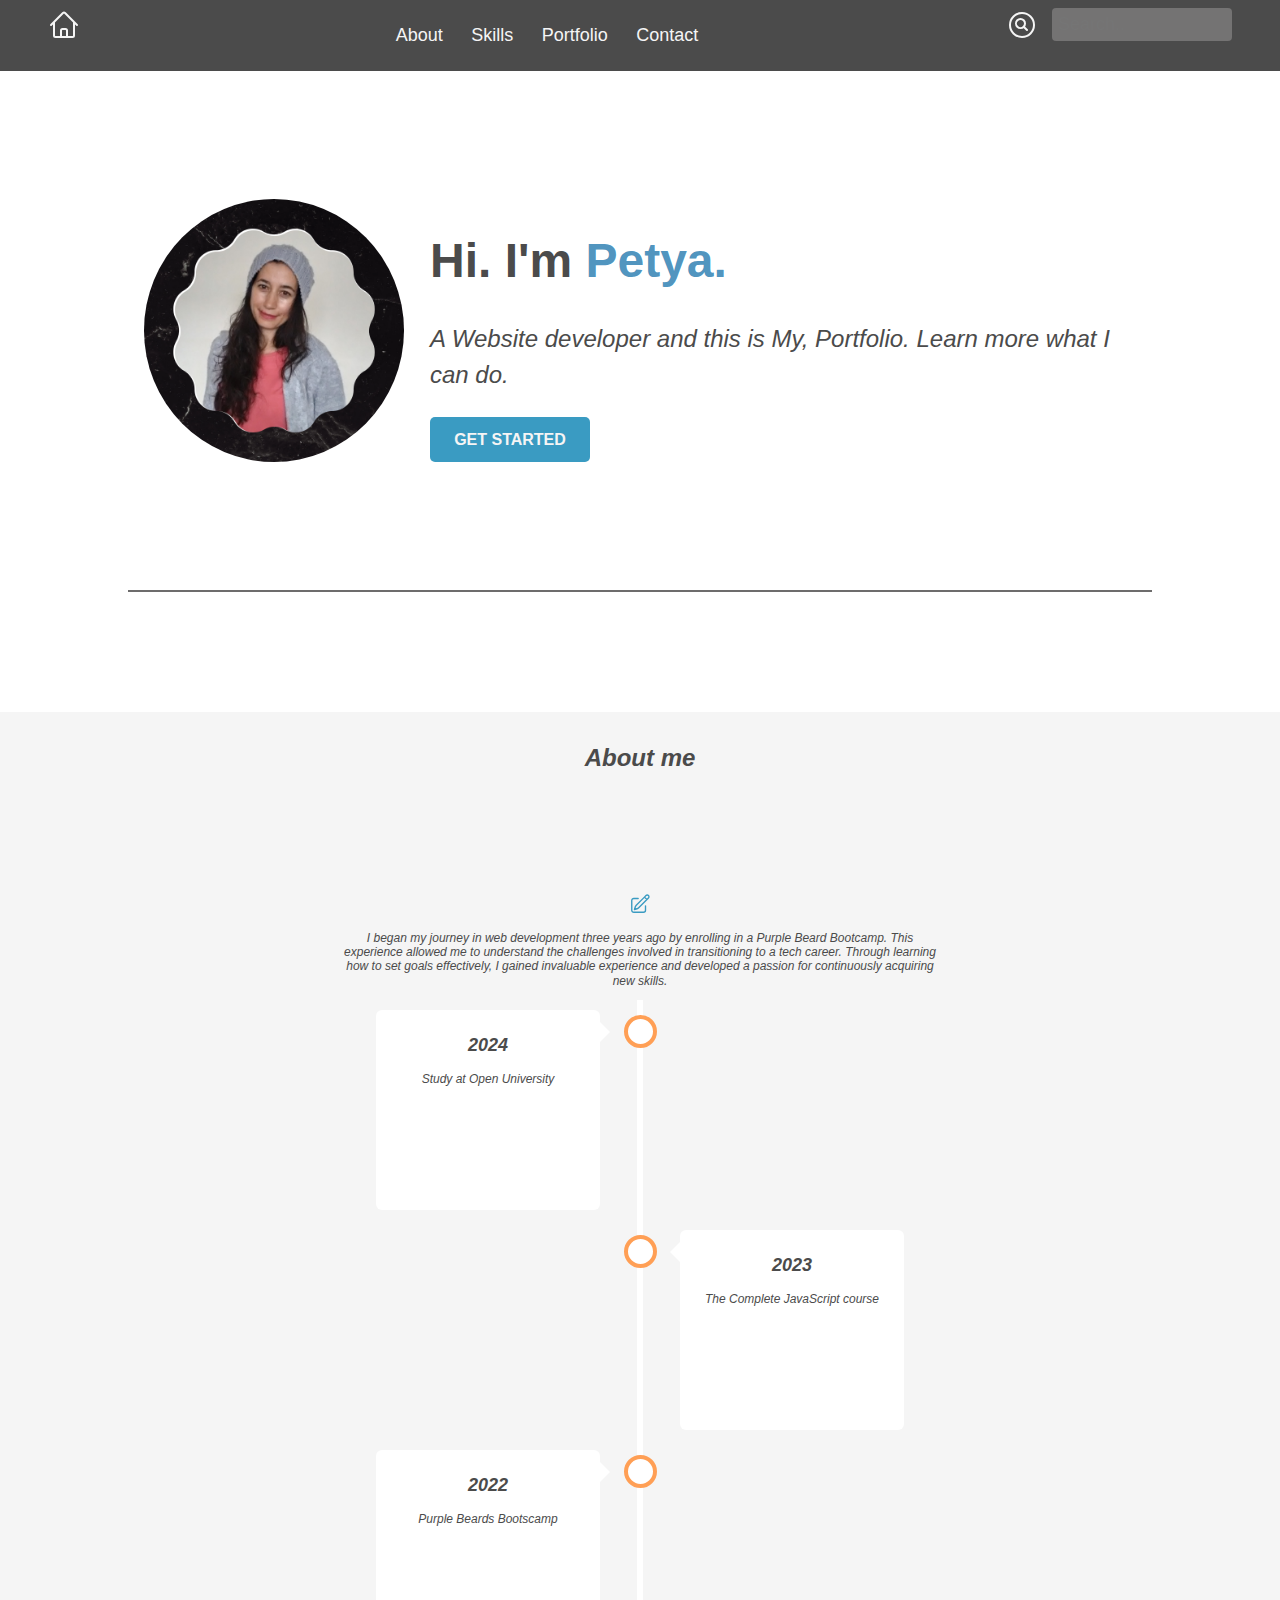
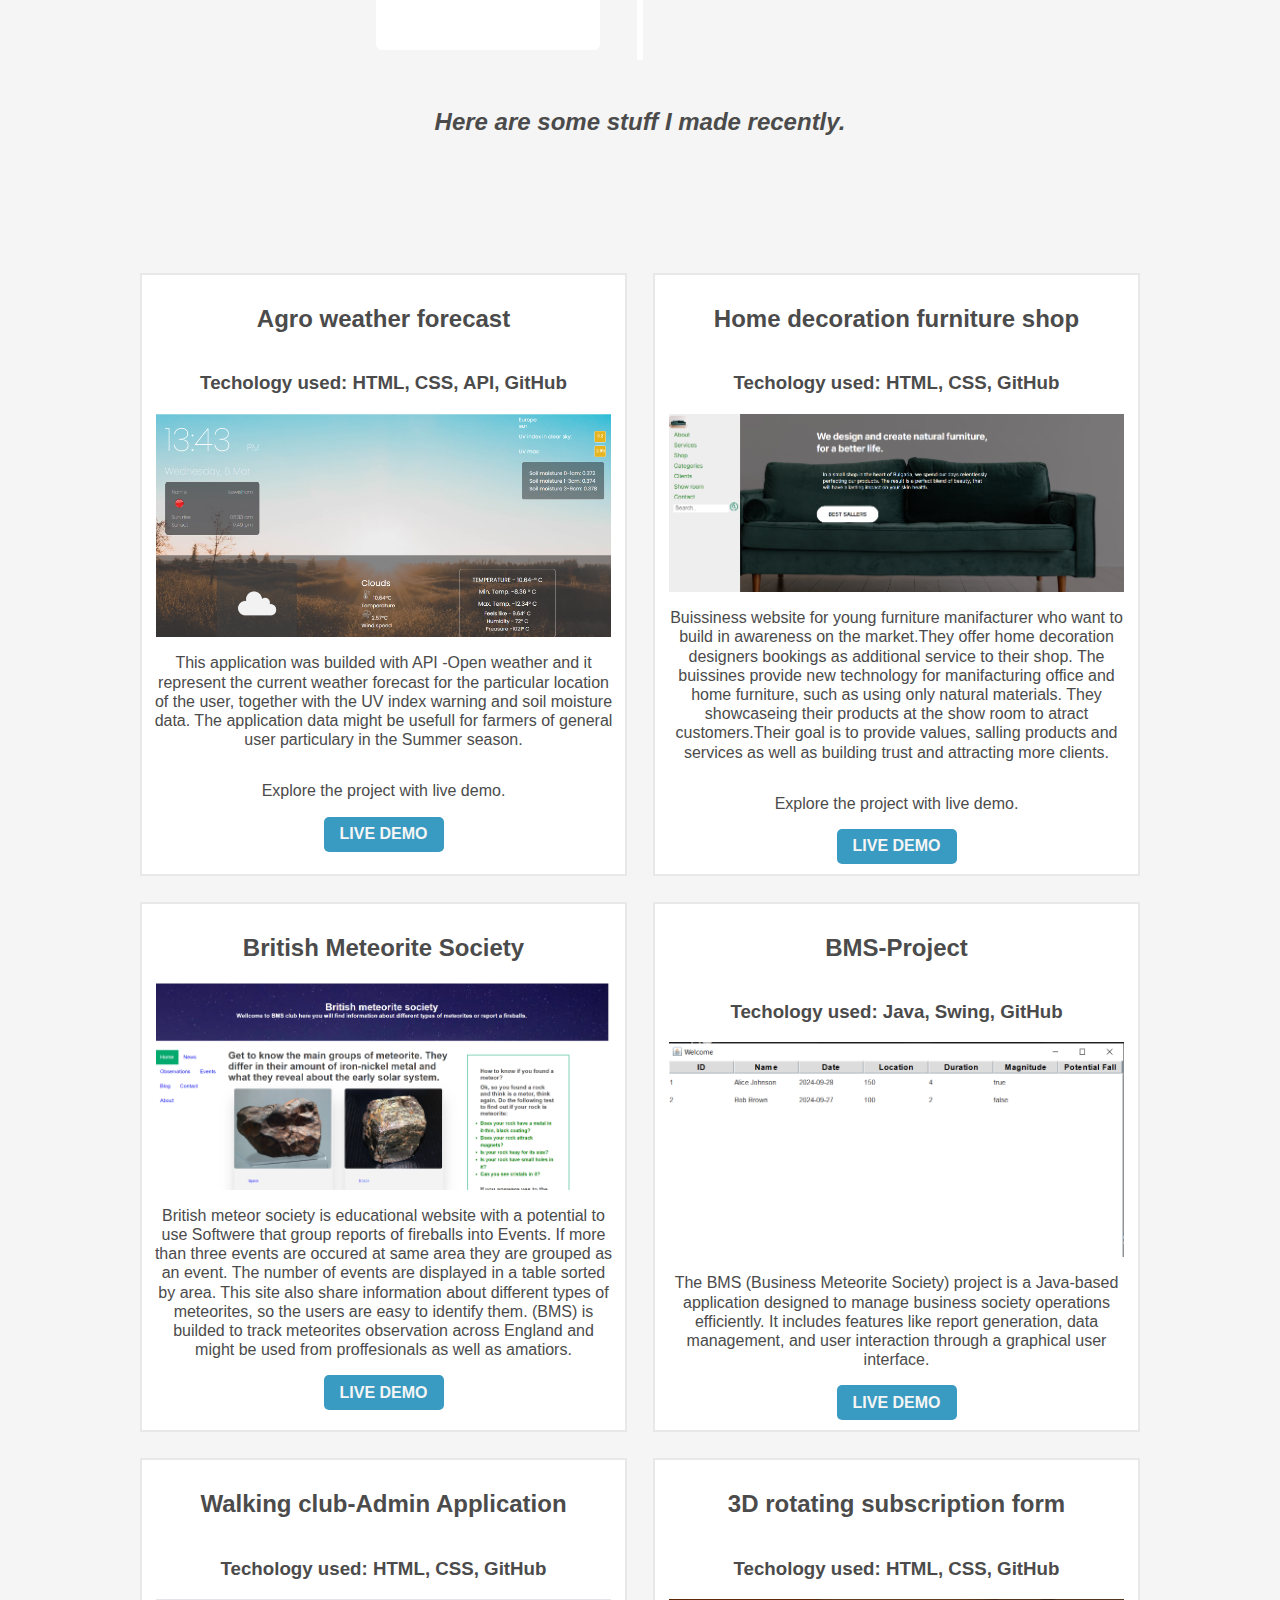
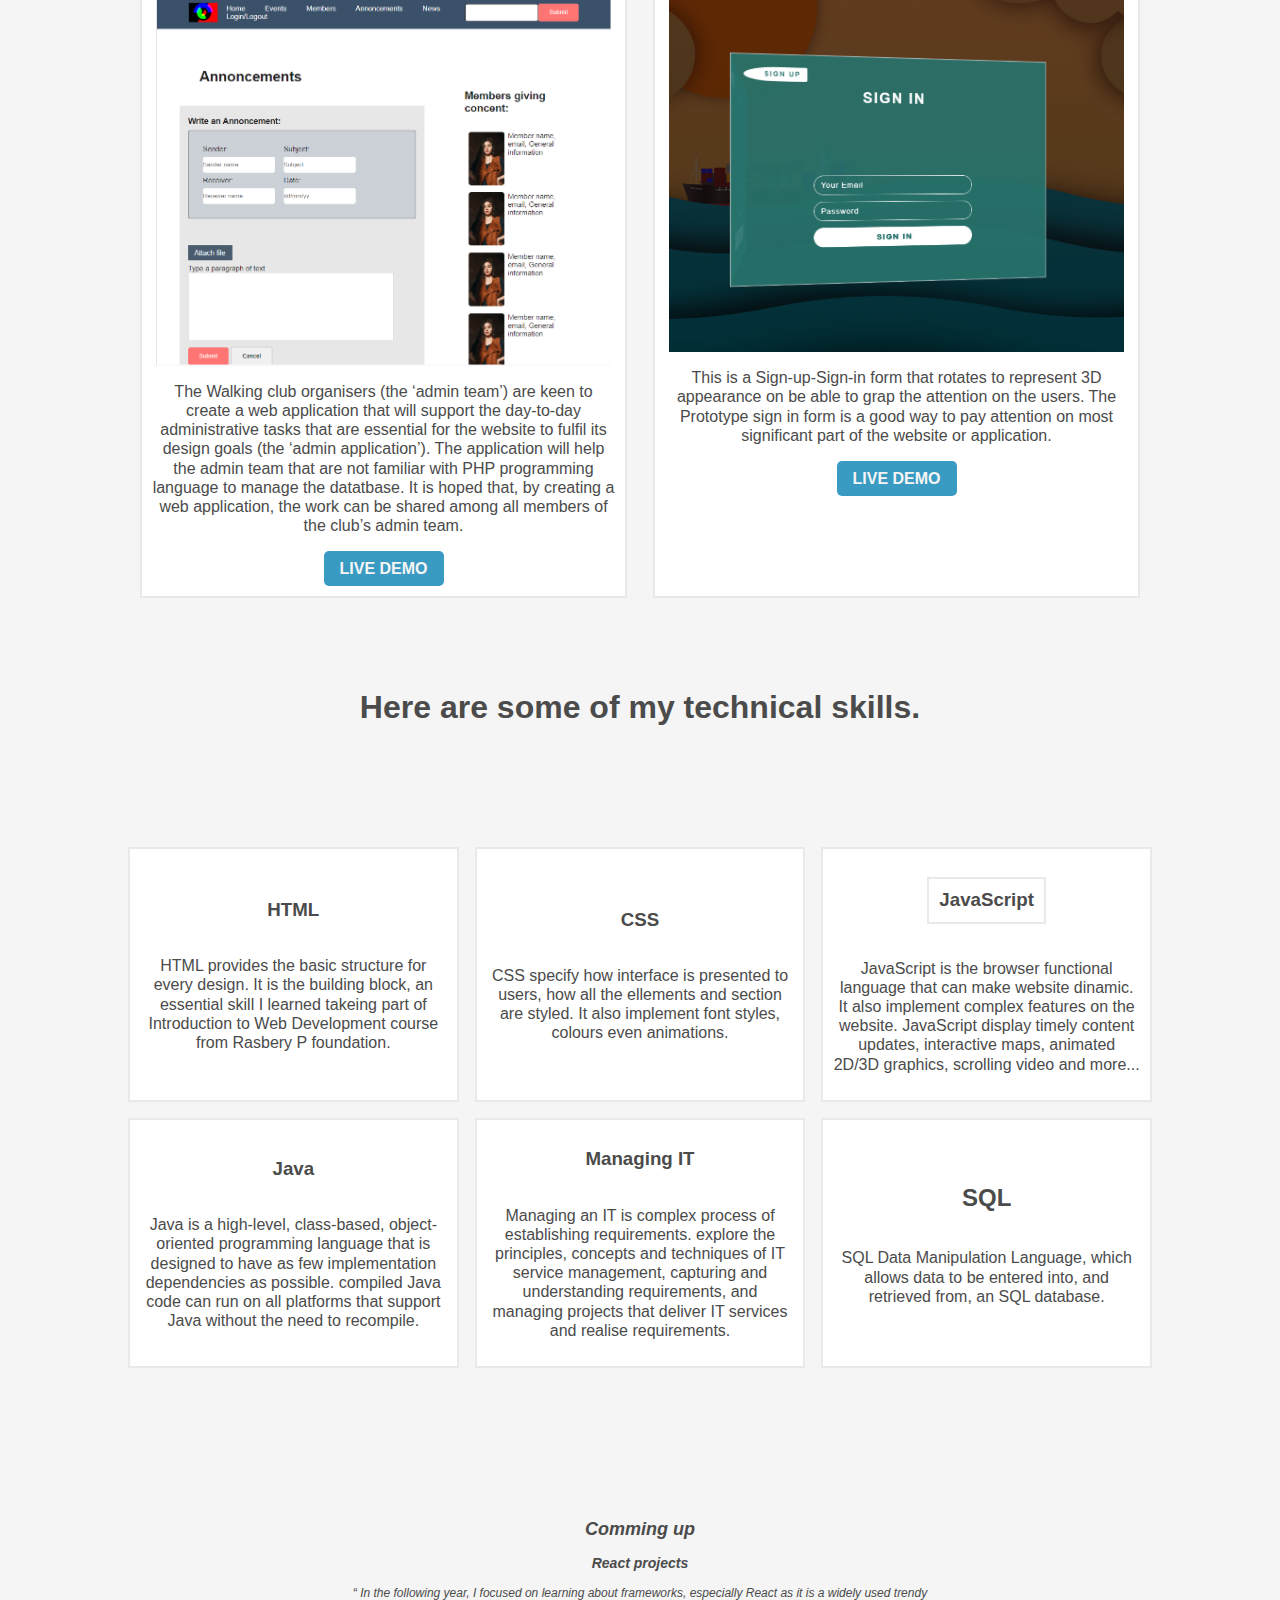
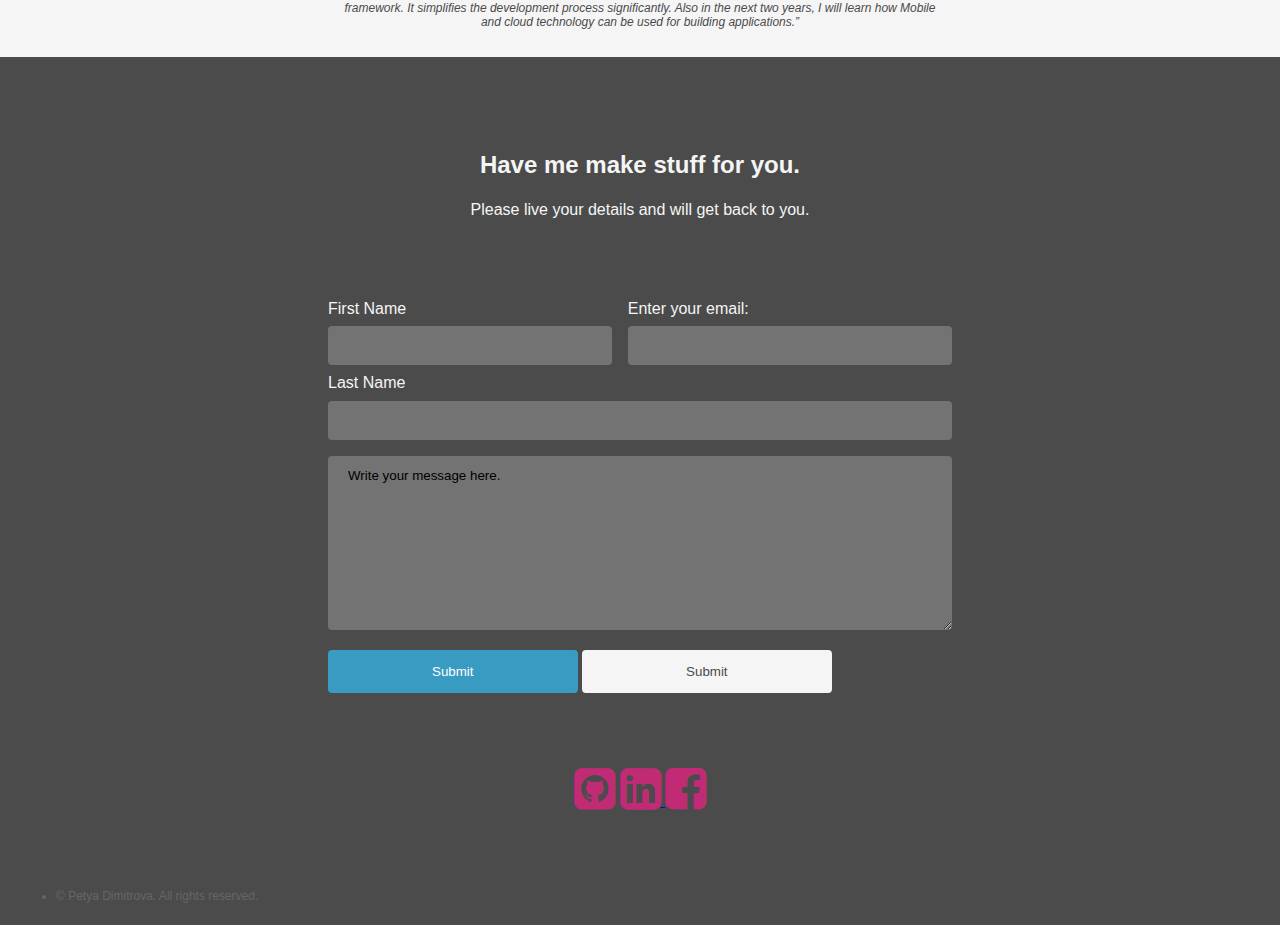
==== commit f88fdb1e: "Adding and structuring projects" ====
--- a/index.html
+++ b/index.html
@@ -129,12 +129,7 @@
         </svg>
 
         <p>
-          I have started my journey in Web development three years ago enrolling
-          to a Purple Beard Bootscam I was able to discover what challanges are
-          involved and the starting point of transition to Tech career. Learning
-          the way and the structure of seting up myself goals I received
-          unforgetfull experiance and passion for continuing learning new
-          skills.
+          I began my journey in web development three years ago by enrolling in a Purple Beard Bootcamp. This experience allowed me to understand the challenges involved in transitioning to a tech career. Through learning how to set goals effectively, I gained invaluable experience and developed a passion for continuously acquiring new skills.
         </p>
         <div class="timeline">
           <div class="container left">
@@ -159,51 +154,30 @@
       <!-- The Portfolio  -->
       <div class="Aboutme-box">
         <h1>Here are some stuff I made recently.</h1>
-        <p>
-          These projects are the most recent builded, so I am still developing
-          their functionality. Github have been used for deployment for live
-          demo.
-        </p>
-        <div>All my other project can be accessed on:</div>
-
-        <p>
-          <b
-            ><a
+       
+
+      <!-- <a
               class="one"
               href="https://github.com/priorityc?tab=repositories"
               target="_blank"
-              >Github</a
-            ></b
-          >
-        </p>
+              >Github</a> -->
+           
      
-        <h2>My Latest Project</h2>
-        <p>This is a Sign-up-Sign-in form that rotates to represent 3D appearance on be able to grap the attention on the users. The Prototype sign in form is a good way to pay attention on most significant part of the website or application.</p>
-        <img class="portfolio-img" src='./3D.png' alt='3D-pic'>
-      </div>
-
-      <div class='cont'>
-        <div class="countdown-wrapper">
-          <h2>Comming soon demo...</h2>
-          <div class="countdown"></div>
-          <button class='reset'>Reset</button>
-        </div>
-        <h2>Social media demontration slideshow</h2>
-      </div>
+        
+      </div>
+
 
       <section id="portfolio" class="Portfolio-box">
         
         <div class="portfolio-comp flex-left">
           <h2>Agro weather forecast</h2>
+          <h3>Techology used: HTML, CSS, API, GitHub</h3>
+          
           <img
             class="portfolio-img"
             src="./Agro-Weather-App.png"
             alt="Project"
           />
-          <h4>Problem domain</h4>
-          <p>Solving the need of a farmer or any user to check daily weather as well and UV index.</p>
-          <h4>Technology used</h4>
-          API- Open weather 
           <p>
             This application was builded with API -Open weather and it represent
             the current weather forecast for the particular location of the
@@ -222,6 +196,8 @@
 
         <div class="portfolio-comp flex-middle">
           <h2>Home decoration furniture shop</h2>
+          <h3>Techology used: HTML, CSS, GitHub</h3>
+          
           <img class="portfolio-img" src="./Furniture-Shop.png" alt="Project" />
           <p>
             Buissiness website for young furniture manifacturer who want to
@@ -278,6 +254,40 @@
             Live Demo
           </button>
         </div>
+
+        <div class="portfolio-comp flex-right">
+          <h2>Walking club-Admin Application</h2>
+          <h3>Techology used: HTML, CSS, GitHub</h3>
+          <img class="portfolio-img" src="./Application.PNG" alt="Project-BMS" />
+          <p>
+            The Walking club organisers (the ‘admin team’) are keen to create a web application that
+             will support the day-to-day administrative tasks that are essential for the website to fulfil its design goals (the ‘admin application’). 
+           The application will help the admin team that are not familiar with PHP programming language to manage the datatbase. It is hoped that, by creating a web application, the work can be shared among all members of the club’s admin team.
+
+          </p>
+          <button
+            class="portfolio-btn"
+            onclick='window.location.href = "https://priorityc.github.io/-BMS-Meteorite-society/"'
+          >
+            Live Demo
+          </button>
+        </div>
+
+        <div class="portfolio-comp flex-right">
+          <h2>3D rotating subscription form</h2>
+          <h3>Techology used: HTML, CSS, GitHub</h3>
+          <img class="portfolio-img" src="./3D.png" alt="Project-3D" />
+          <p>
+            This is a Sign-up-Sign-in form that rotates to represent 3D appearance on be able to grap the attention on the users. The Prototype sign in form is a good way to pay attention on most significant part of the website or application.
+
+          </p>
+          <button
+            class="portfolio-btn"
+            onclick='window.location.href = "https://priorityc.github.io/-BMS-Meteorite-society/"'
+          >
+            Live Demo
+          </button>
+        </div>
       </section>
 
       <!-- The skills section -->
@@ -321,6 +331,12 @@
         </div>
         <!-- </div> -->
       </section>
+
+      <section class="Aboutme-box">
+        <h2>Comming up</h3>
+      <h3>React projects</h2>
+      <p><q>      In the following year, I focused on learning about frameworks, especially React as it is a widely used trendy framework. It simplifies the development process significantly. Also in the next two years, I will learn how Mobile and cloud technology can be used for building applications.</q></p>
+    </section>
     </main>
 
     <!-- Footer -->
--- a/styleCopy.css
+++ b/styleCopy.css
@@ -460,10 +460,9 @@
     text-align: center;
     width: 50%;
     margin: 0 auto;
-    margin-bottom: 120px;
-    margin-top: 120px;
+    font-size: 12px;
+    font-style: italic;
     justify-content: center;
-    padding-top: 120px;
   }
 
   .header-p {
@@ -471,6 +470,19 @@
   }
   .H1-style {
     font-size: 3em;
+  }
+
+  /* The portfolio section */
+  .Portfolio-box {
+    width: 1000px;
+    margin: 0 auto;
+    display: flex;
+    gap: 26px;
+    margin-bottom: 90px;
+  }
+
+  .portfolio-comp {
+    flex: 30%;
   }
 
   /* Timeline */
@@ -566,9 +578,9 @@
     border-radius: 6px;
   }
 
-  .Portfolio-box {
-    margin-bottom: 120px;
-  }
+  /* .Portfolio-box {
+    margin-bottom: 50px;
+  } */
   .portfolio-img {
     max-width: 456px;
   }
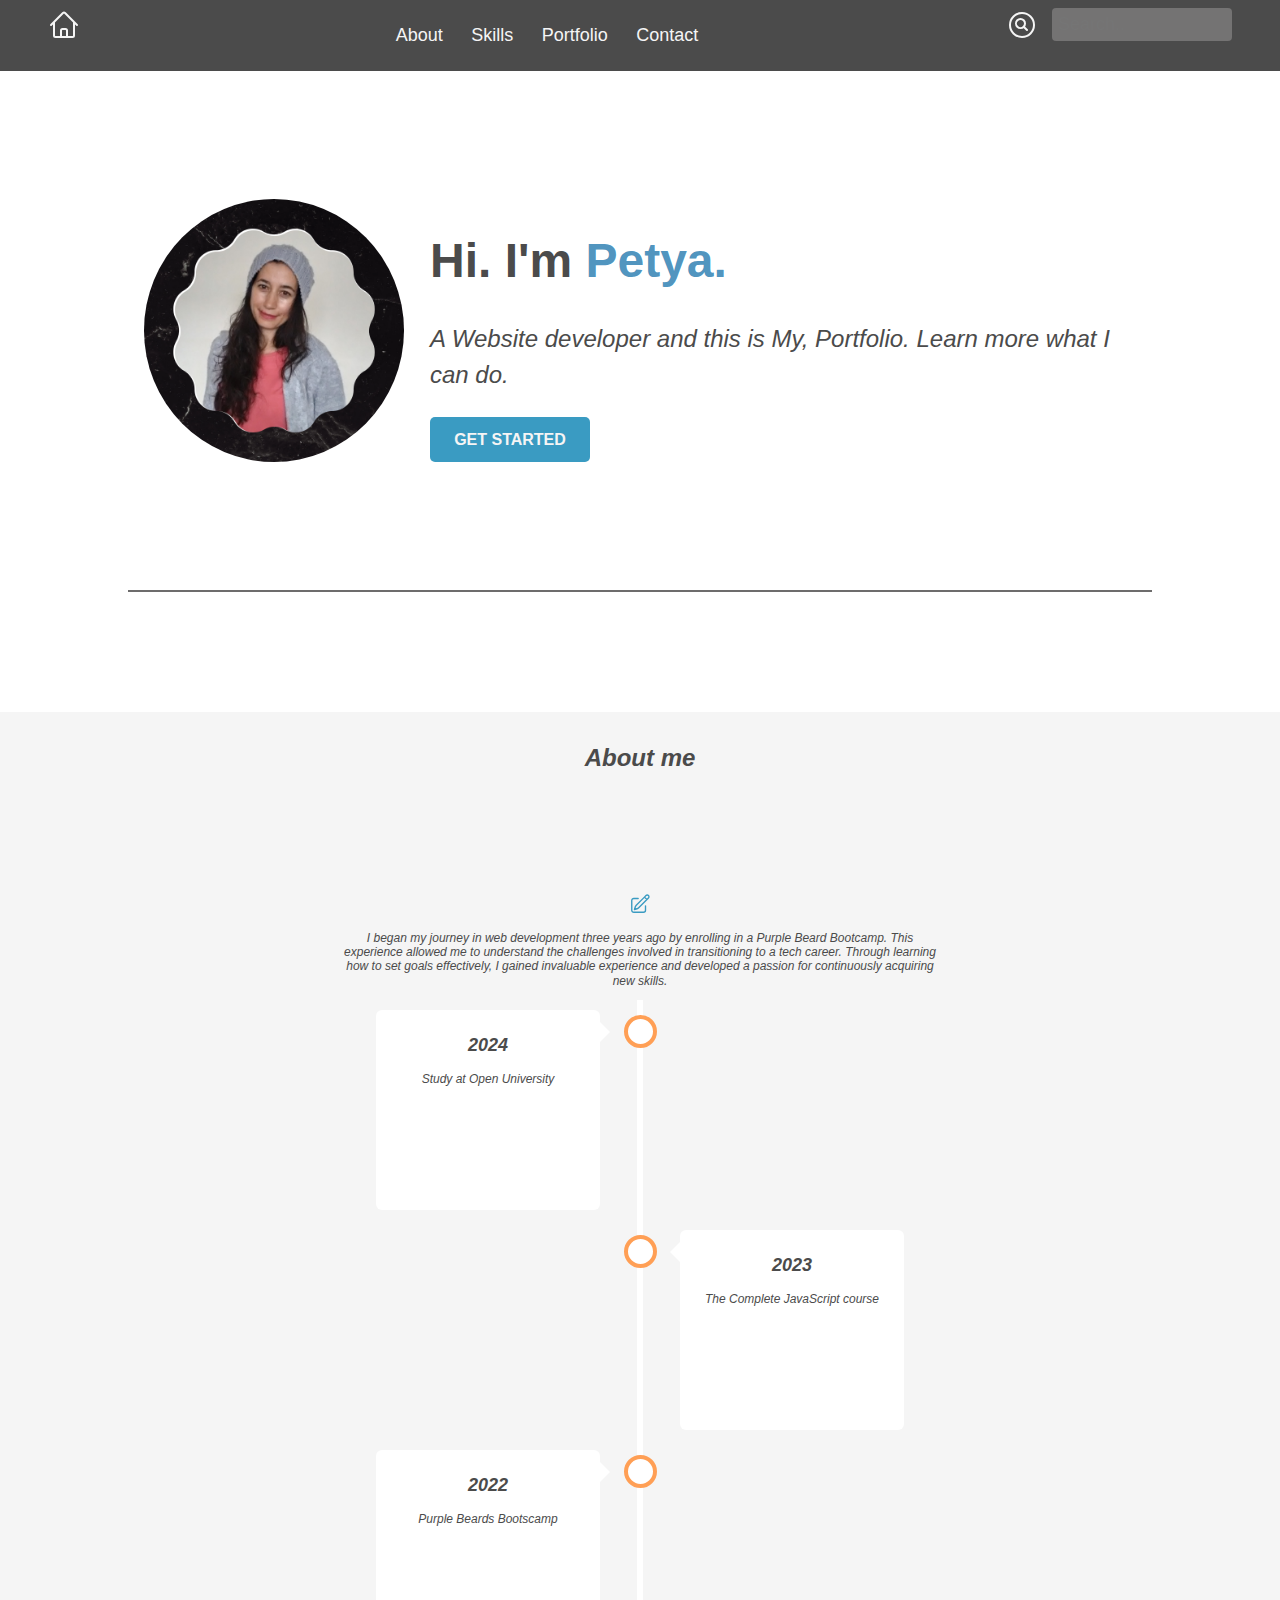
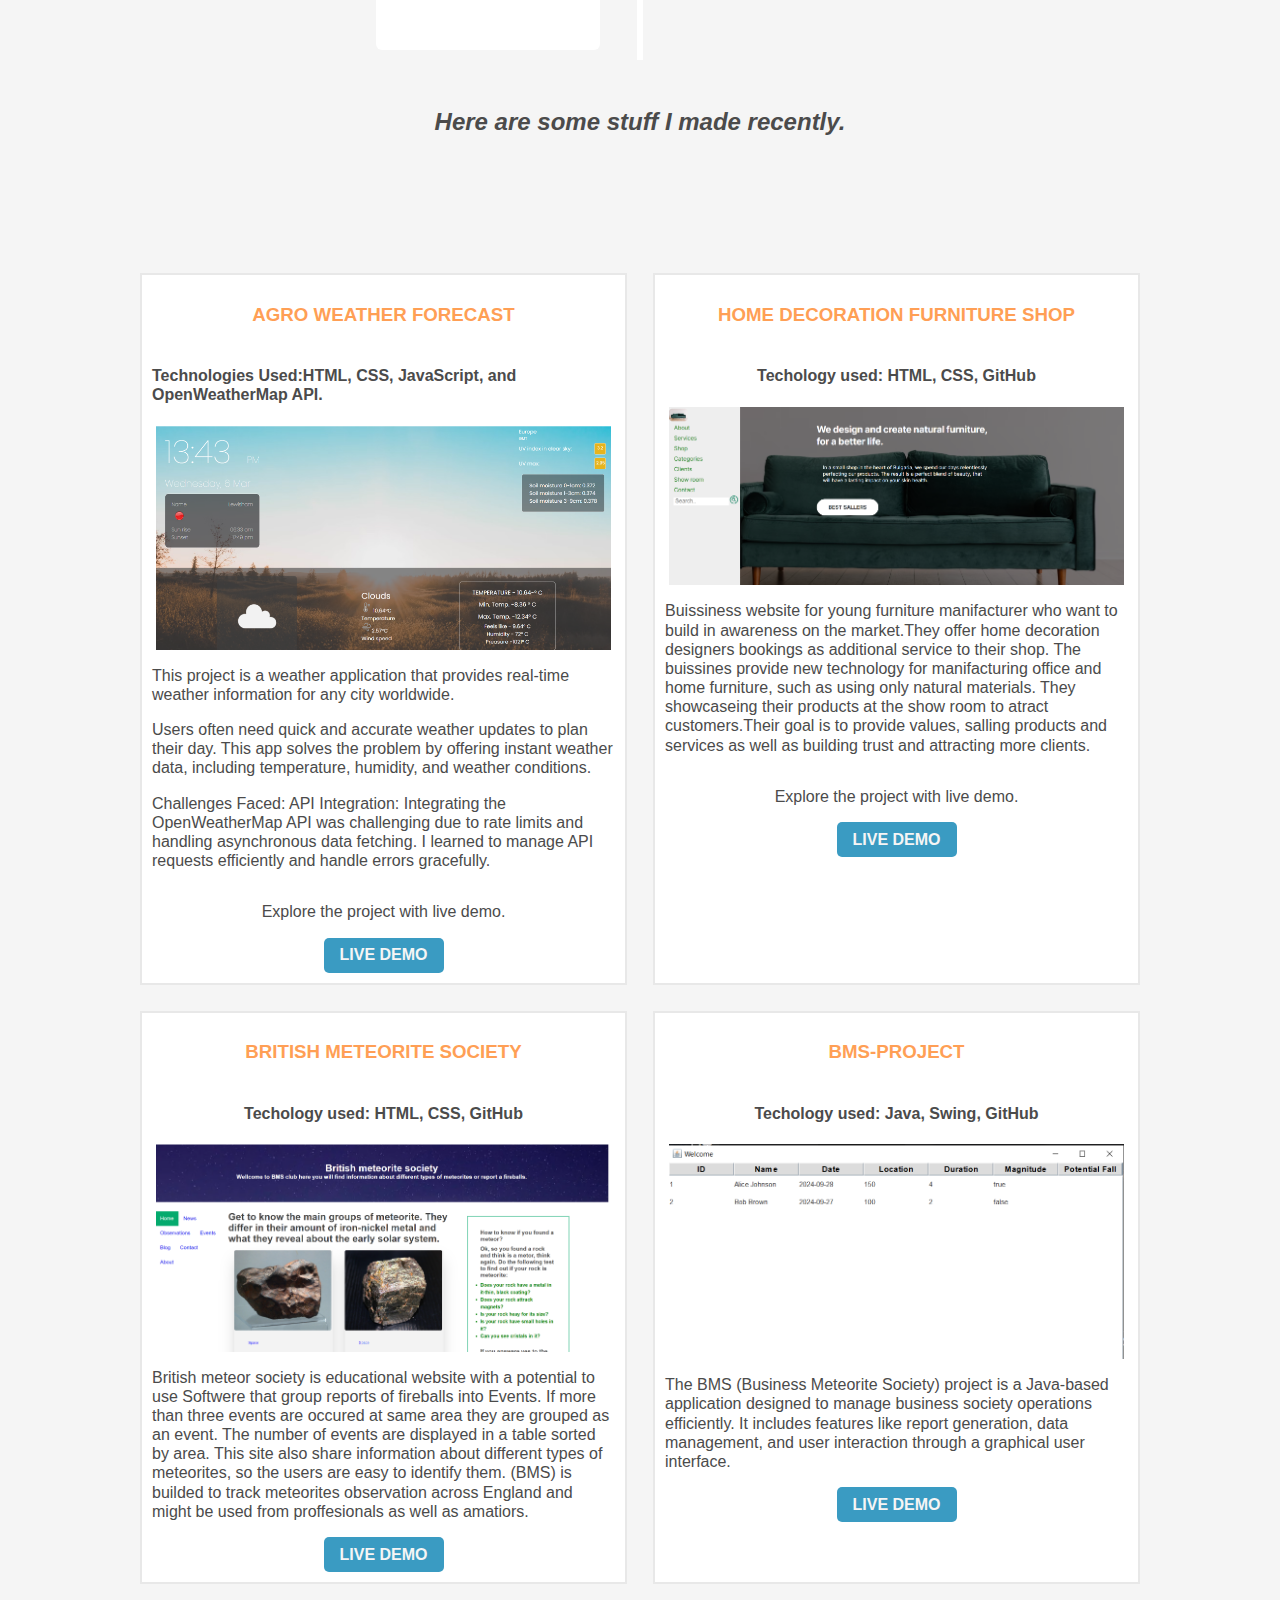
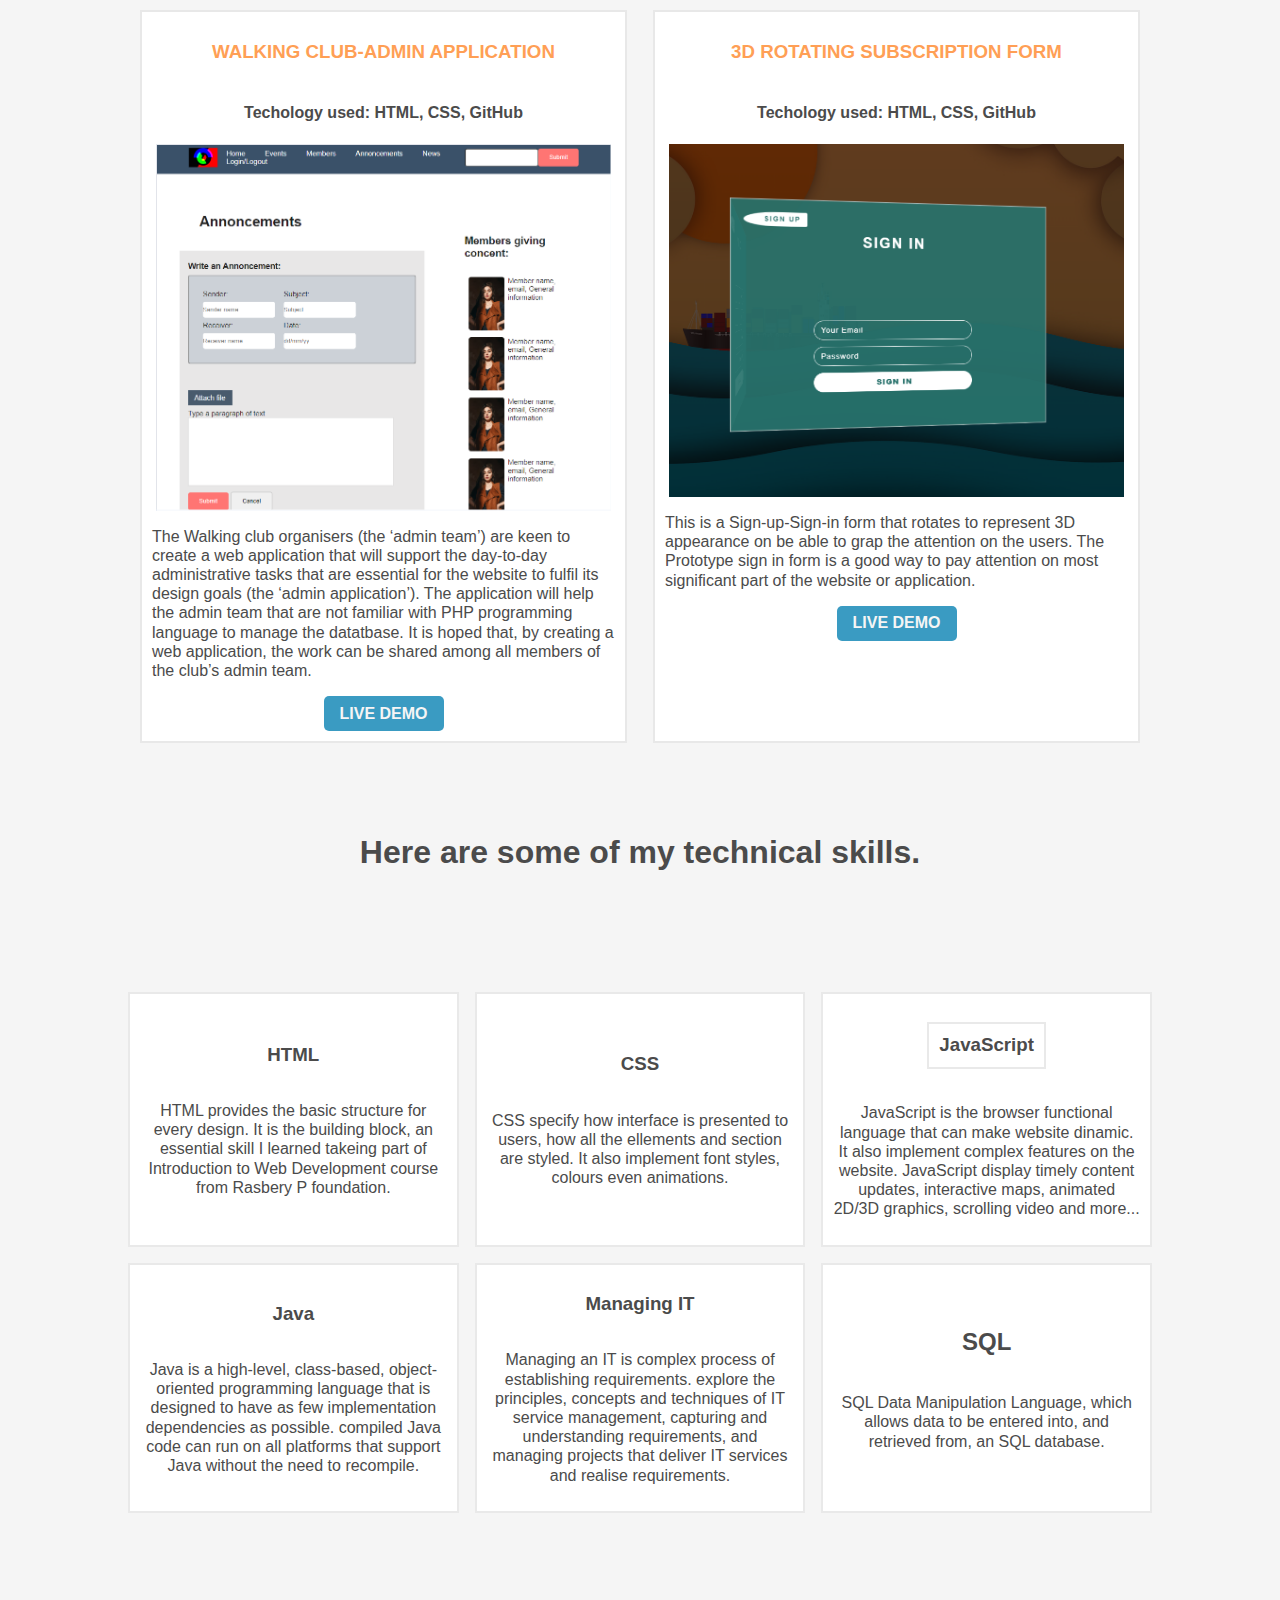
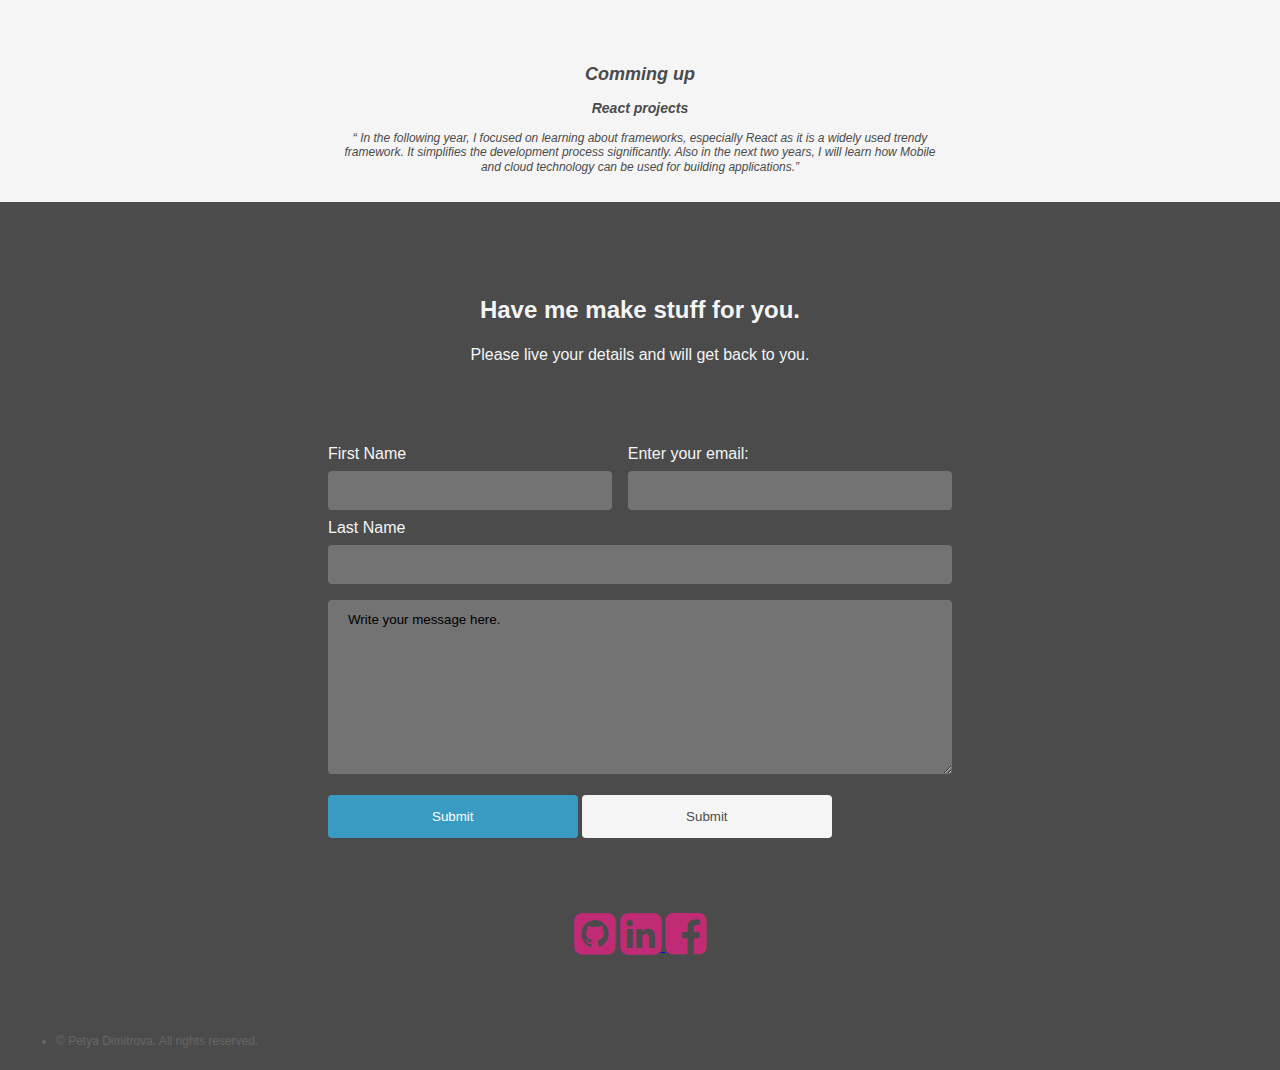
==== commit ee363c94: "Update on Projects style" ====
--- a/index.html
+++ b/index.html
@@ -170,21 +170,21 @@
       <section id="portfolio" class="Portfolio-box">
         
         <div class="portfolio-comp flex-left">
-          <h2>Agro weather forecast</h2>
-          <h3>Techology used: HTML, CSS, API, GitHub</h3>
+          <h3 class="project-heading">Agro weather forecast</h2>
+          <h4> Technologies Used:HTML, CSS, JavaScript, and OpenWeatherMap API.</h3>
           
           <img
             class="portfolio-img"
             src="./Agro-Weather-App.png"
             alt="Project"
           />
-          <p>
-            This application was builded with API -Open weather and it represent
-            the current weather forecast for the particular location of the
-            user, together with the UV index warning and soil moisture data. The
-            application data might be usefull for farmers of general user
-            particulary in the Summer season.
-          </p>
+          <p>This project is a weather application that provides real-time weather information for any city worldwide.</p>
+            Users often need quick and accurate weather updates to plan their day. This app solves the problem by offering instant weather data, including temperature, humidity, and weather conditions.</li>
+          <p>Challenges Faced:
+            API Integration: Integrating the OpenWeatherMap API was challenging due to rate limits and handling asynchronous data fetching. I learned to manage API requests efficiently and handle errors gracefully.
+            </p>
+          </ul>
+         
           <p>Explore the project with live demo.</p>
           <button
             class="portfolio-btn"
@@ -195,8 +195,8 @@
         </div>
 
         <div class="portfolio-comp flex-middle">
-          <h2>Home decoration furniture shop</h2>
-          <h3>Techology used: HTML, CSS, GitHub</h3>
+          <h3 class="project-heading">Home decoration furniture shop</h3>
+          <h4>Techology used: HTML, CSS, GitHub</h4>
           
           <img class="portfolio-img" src="./Furniture-Shop.png" alt="Project" />
           <p>
@@ -219,7 +219,8 @@
         </div>
 
         <div class="portfolio-comp flex-right">
-          <h2>British Meteorite Society</h2>
+          <h3 class="project-heading">British Meteorite Society</h3>
+            <h4>Techology used: HTML, CSS, GitHub</h4>
           <img class="portfolio-img" src="./meteor. png.png" alt="Project" />
           <p>
             British meteor society is educational website with a potential to
@@ -240,8 +241,8 @@
         </div>
 
         <div class="portfolio-comp flex-right">
-          <h2>BMS-Project</h2>
-          <h3>Techology used: Java, Swing, GitHub</h3>
+           <h3 class="project-heading">BMS-Project</h3>
+          <h4>Techology used: Java, Swing, GitHub</h4>
           <img class="portfolio-img" src="./BMSpic.PNG" alt="Project-BMS" />
           <p>
             The BMS (Business Meteorite Society) project is a Java-based application designed to manage business society operations efficiently. It includes features like report generation, data management, and user interaction through a graphical user interface.
@@ -256,8 +257,8 @@
         </div>
 
         <div class="portfolio-comp flex-right">
-          <h2>Walking club-Admin Application</h2>
-          <h3>Techology used: HTML, CSS, GitHub</h3>
+           <h3 class="project-heading">Walking club-Admin Application</h3>
+          <h4>Techology used: HTML, CSS, GitHub</h4>
           <img class="portfolio-img" src="./Application.PNG" alt="Project-BMS" />
           <p>
             The Walking club organisers (the ‘admin team’) are keen to create a web application that
@@ -274,8 +275,8 @@
         </div>
 
         <div class="portfolio-comp flex-right">
-          <h2>3D rotating subscription form</h2>
-          <h3>Techology used: HTML, CSS, GitHub</h3>
+         <h3 class="project-heading">3D rotating subscription form</h3>
+          <h4>Techology used: HTML, CSS, GitHub</h4>
           <img class="portfolio-img" src="./3D.png" alt="Project-3D" />
           <p>
             This is a Sign-up-Sign-in form that rotates to represent 3D appearance on be able to grap the attention on the users. The Prototype sign in form is a good way to pay attention on most significant part of the website or application.
--- a/styleCopy.css
+++ b/styleCopy.css
@@ -182,7 +182,10 @@
 a.one:hover {
   color: #ffcc00;
 }
-
+.project-heading {
+  text-transform: uppercase;
+  color: #ff9f55;
+}
 .portfolio-comp {
   display: flex;
   flex-direction: column;
@@ -373,7 +376,6 @@
     display: flex;
     flex-wrap: wrap;
     margin-bottom: 80px;
-    text-align: center;
   }
   .flex-left {
     padding: 10px;
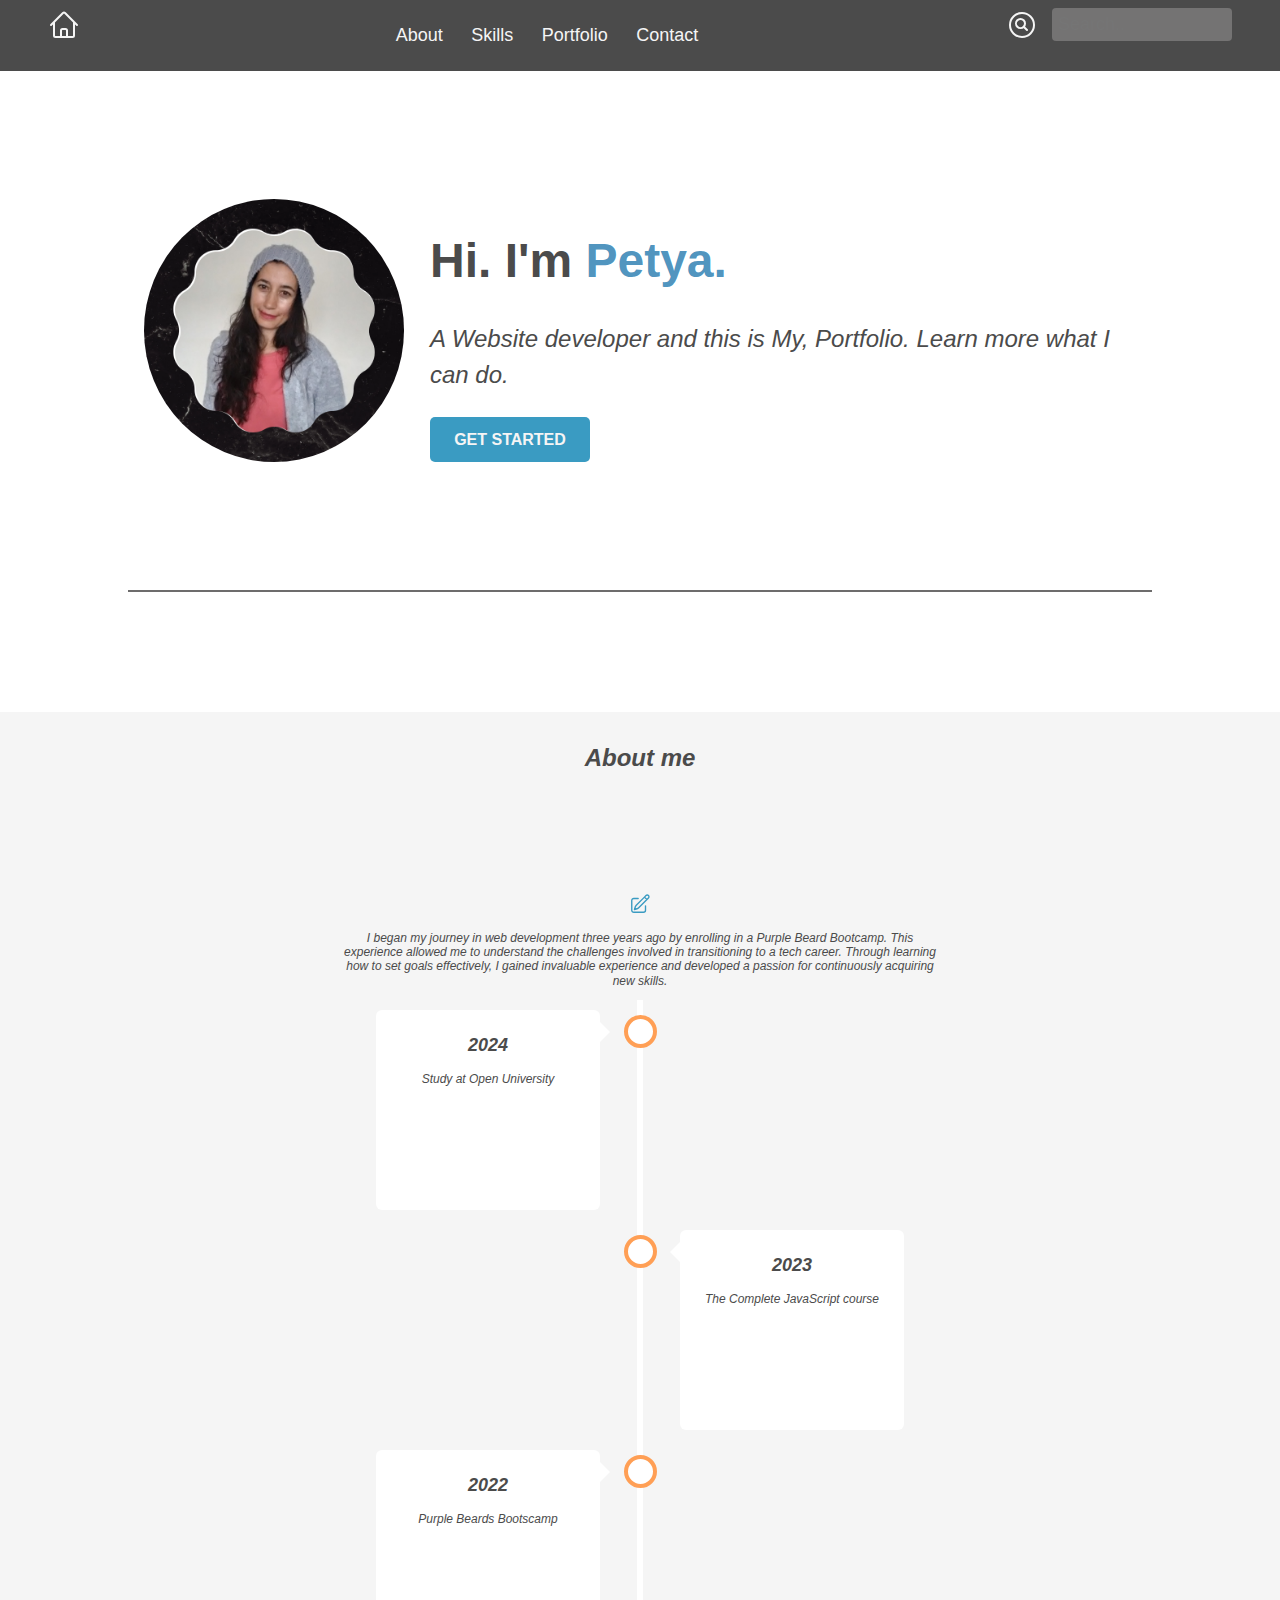
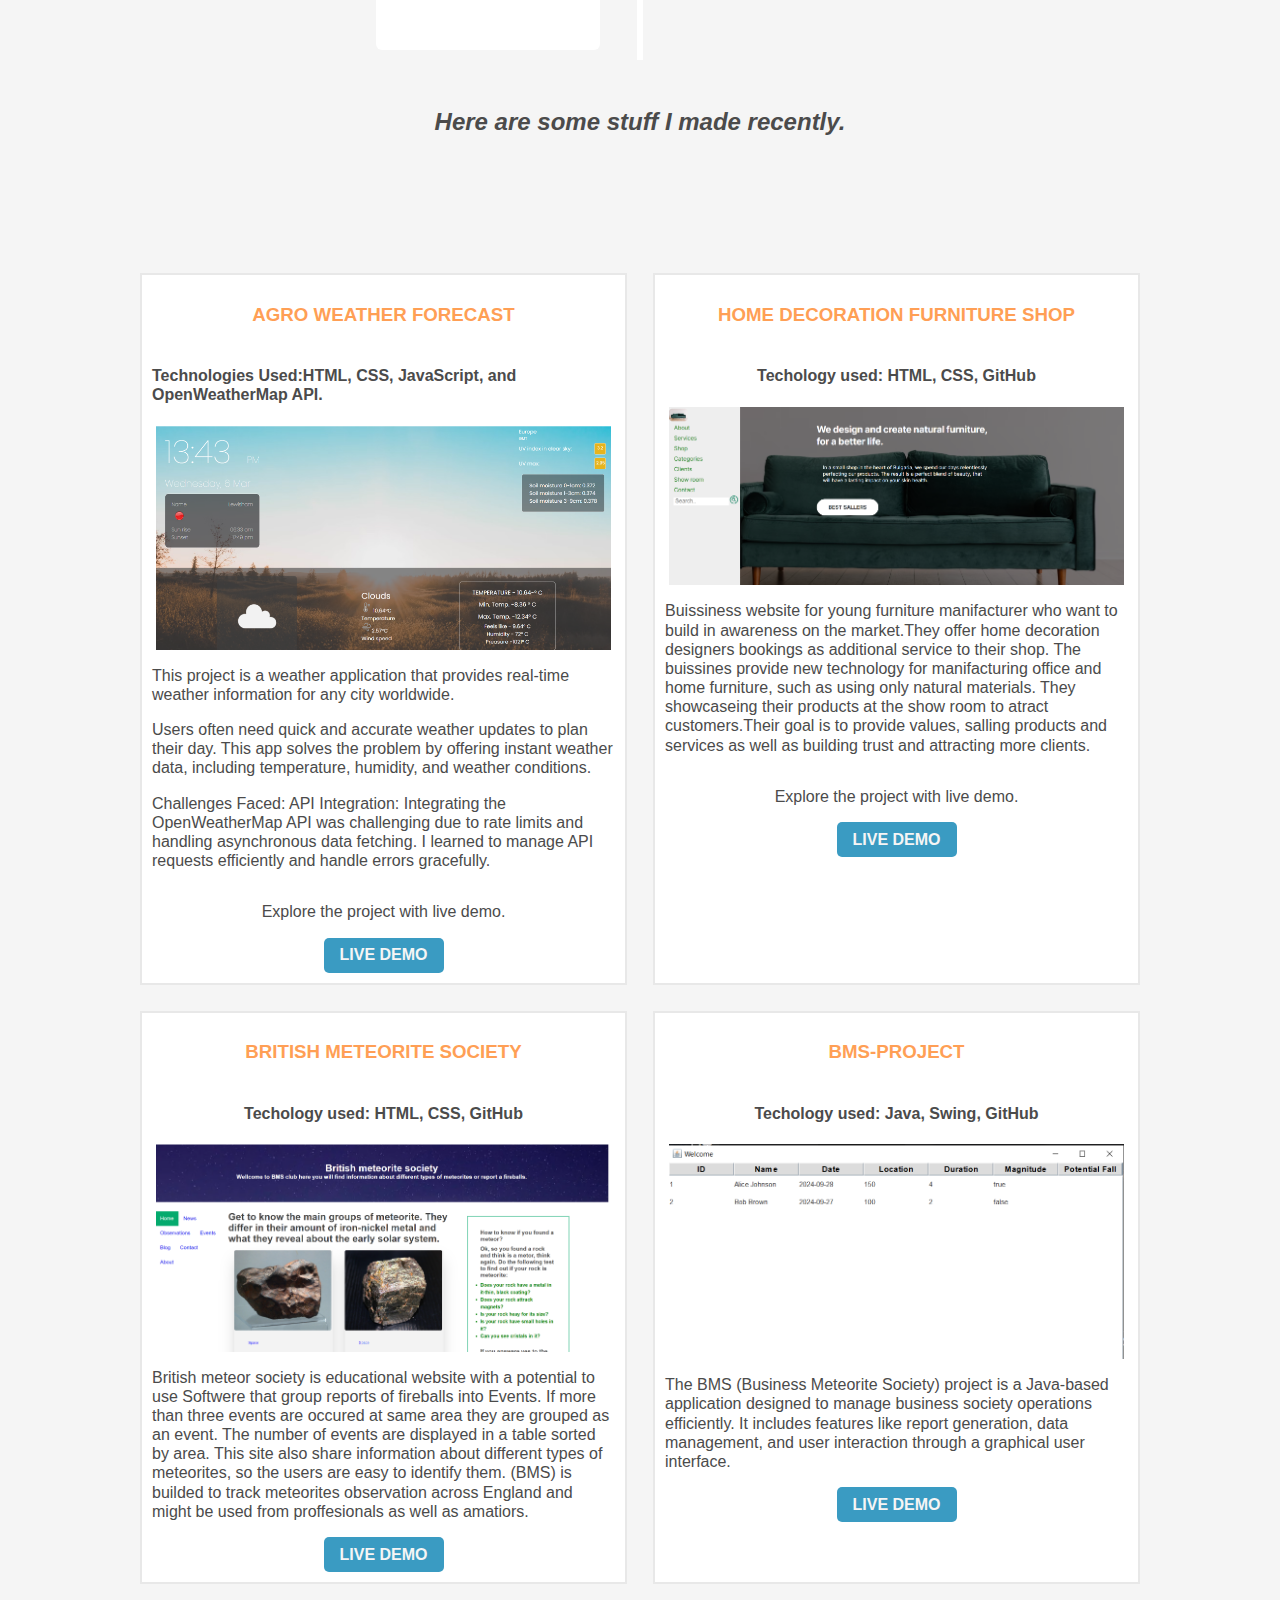
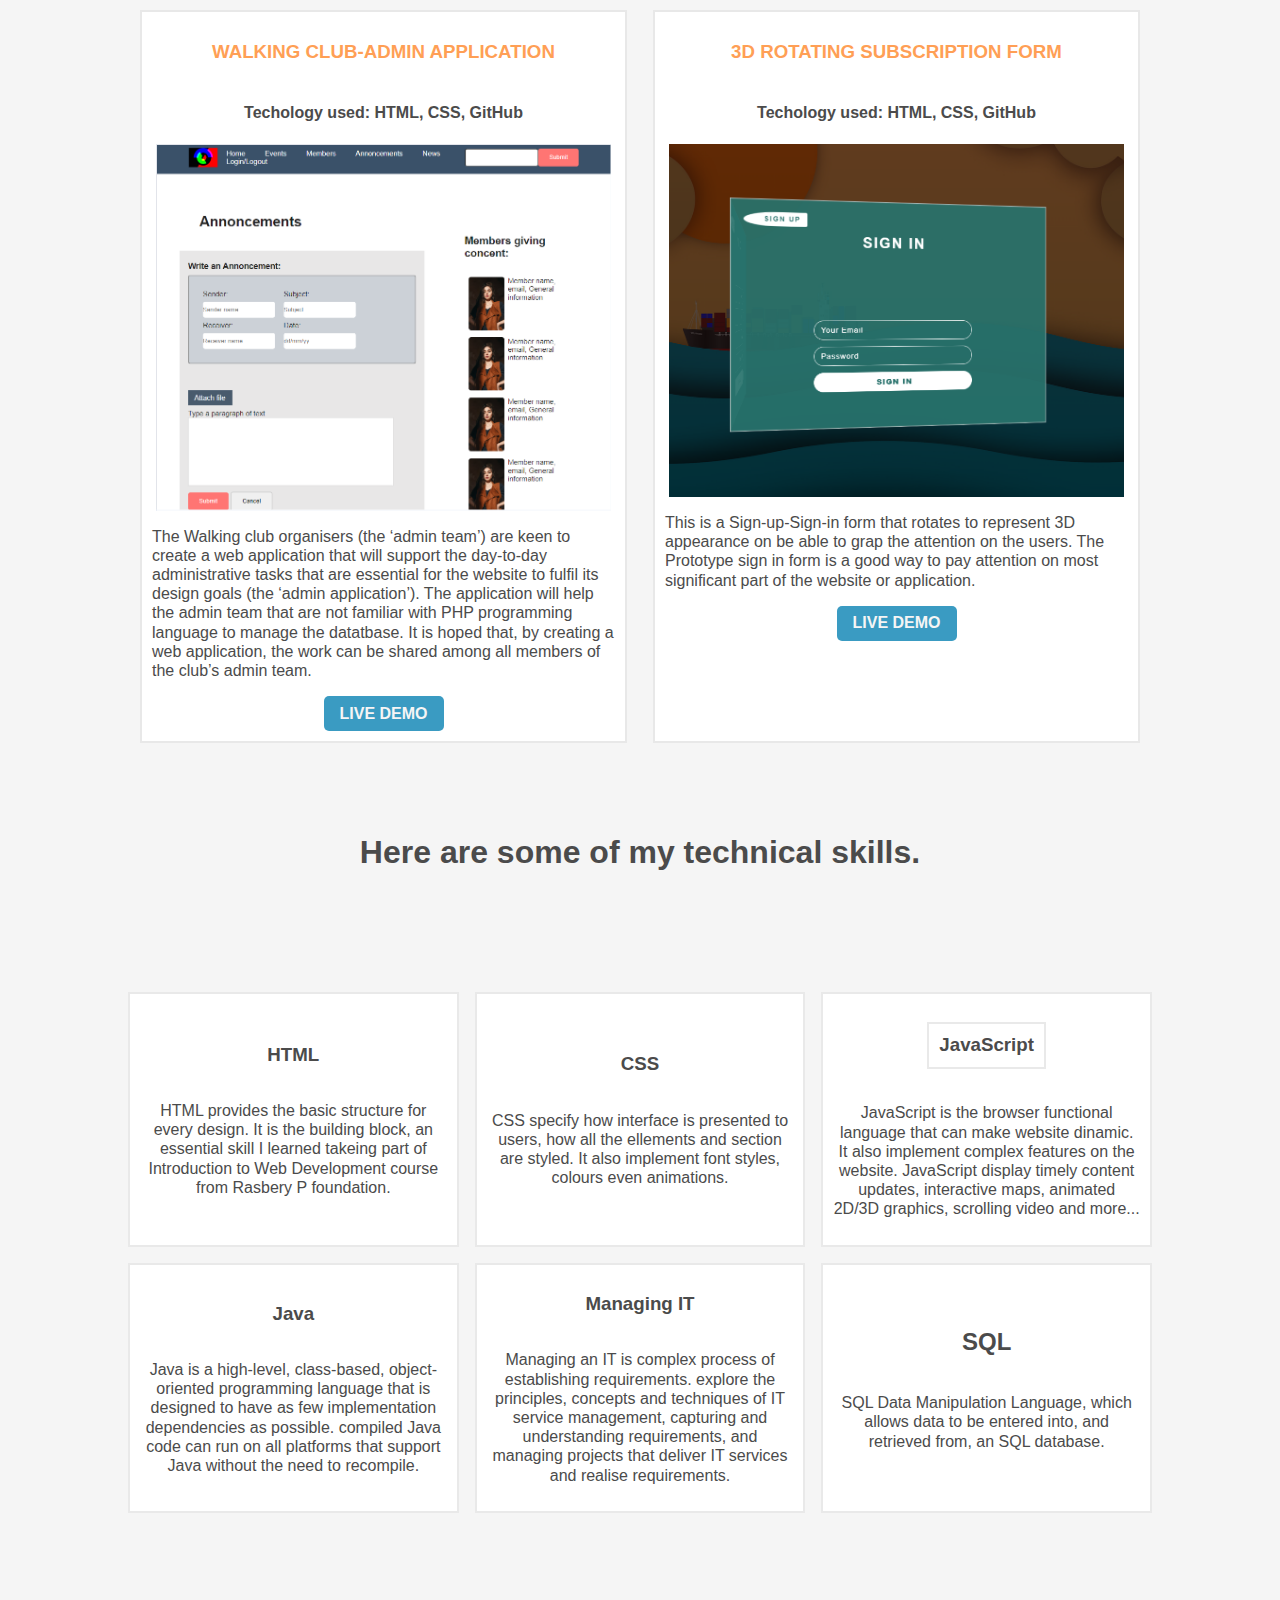
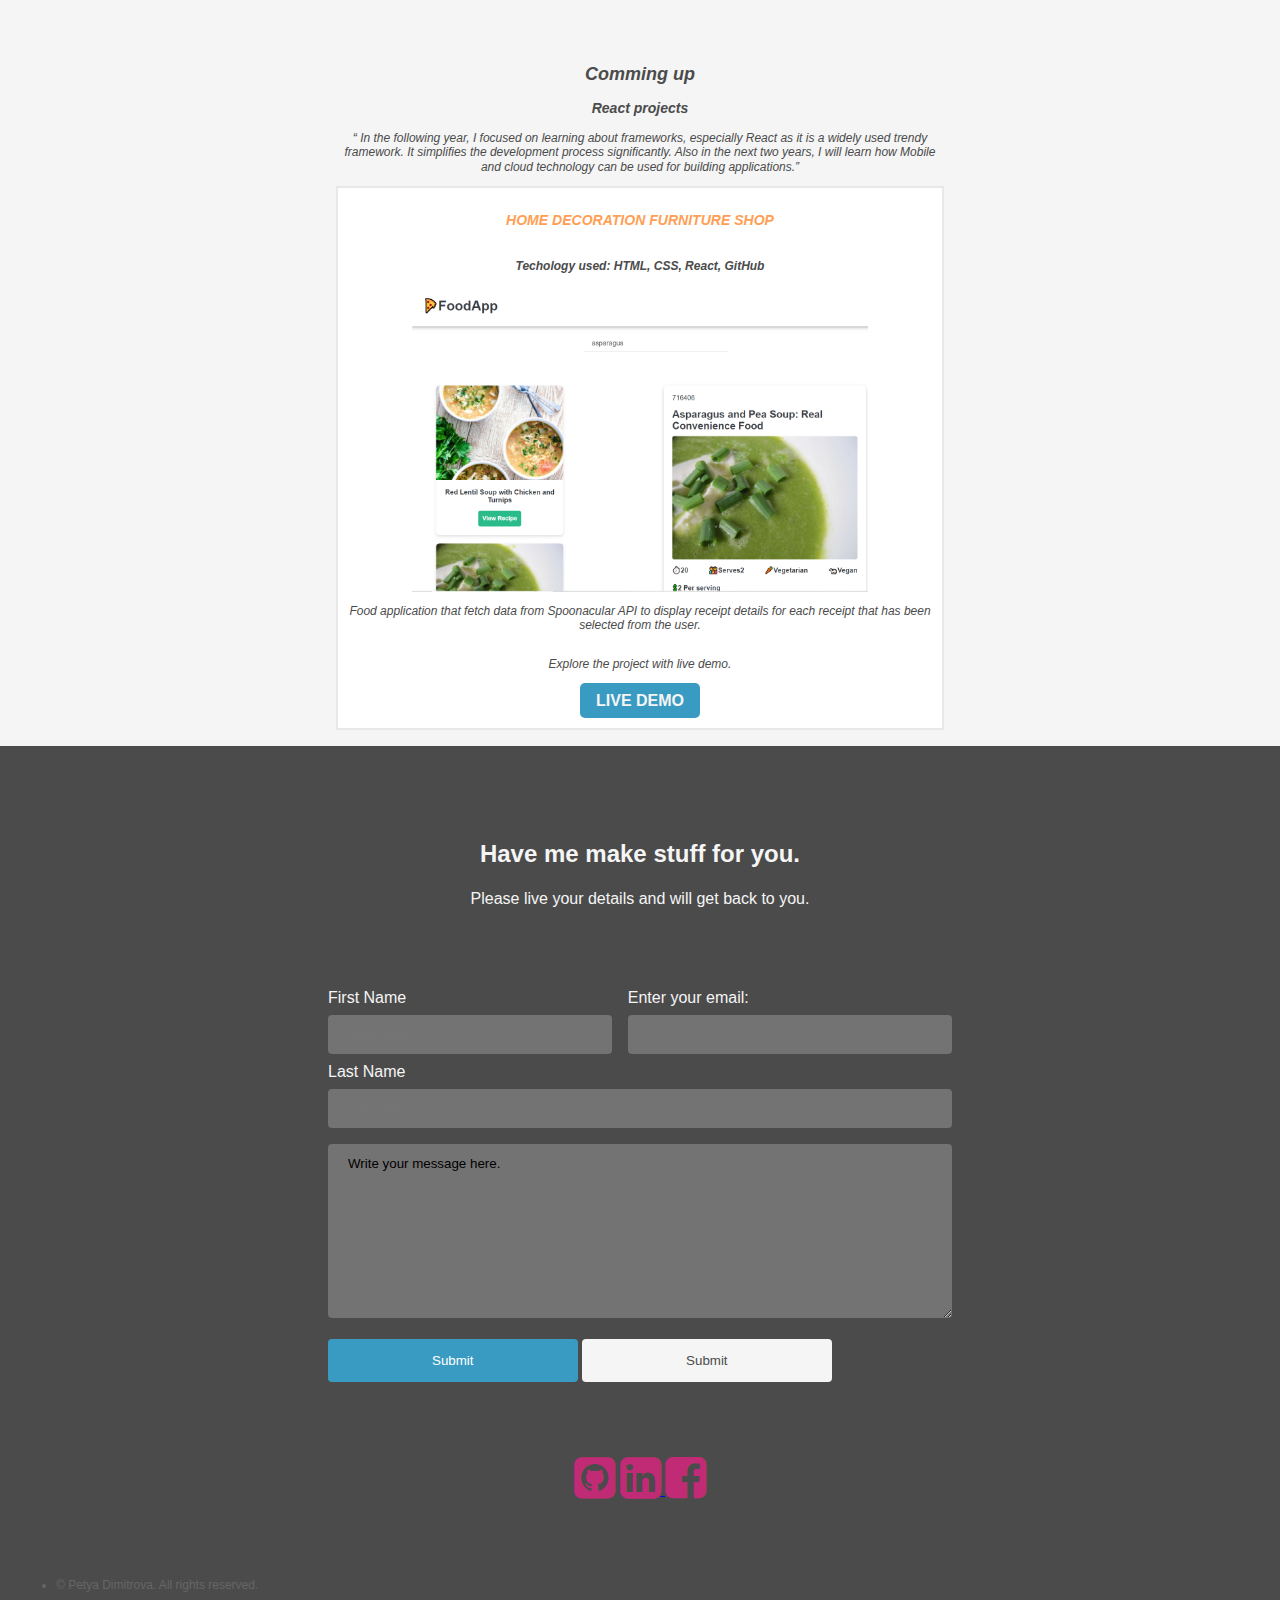
==== commit 120306aa: "Adding foodapp react project" ====
--- a/index.html
+++ b/index.html
@@ -337,6 +337,22 @@
         <h2>Comming up</h3>
       <h3>React projects</h2>
       <p><q>      In the following year, I focused on learning about frameworks, especially React as it is a widely used trendy framework. It simplifies the development process significantly. Also in the next two years, I will learn how Mobile and cloud technology can be used for building applications.</q></p>
+      <div class="portfolio-comp flex-middle">
+        <h3 class="project-heading">Home decoration furniture shop</h3>
+        <h4>Techology used: HTML, CSS, React, GitHub</h4>
+        
+        <img class="portfolio-img" src="./FoodApp.PNG" alt="FoodApp" />
+        <p>
+          Food application that fetch data from Spoonacular API to display receipt details for each receipt that has been selected from the user.
+        </p>
+        <p>Explore the project with live demo.</p>
+        <button
+          class="portfolio-btn"
+          onclick='window.location.href = "https://priorityc.github.io/Furniture-shop/"'
+        >
+          Live Demo
+        </button>
+      </div>
     </section>
     </main>
 
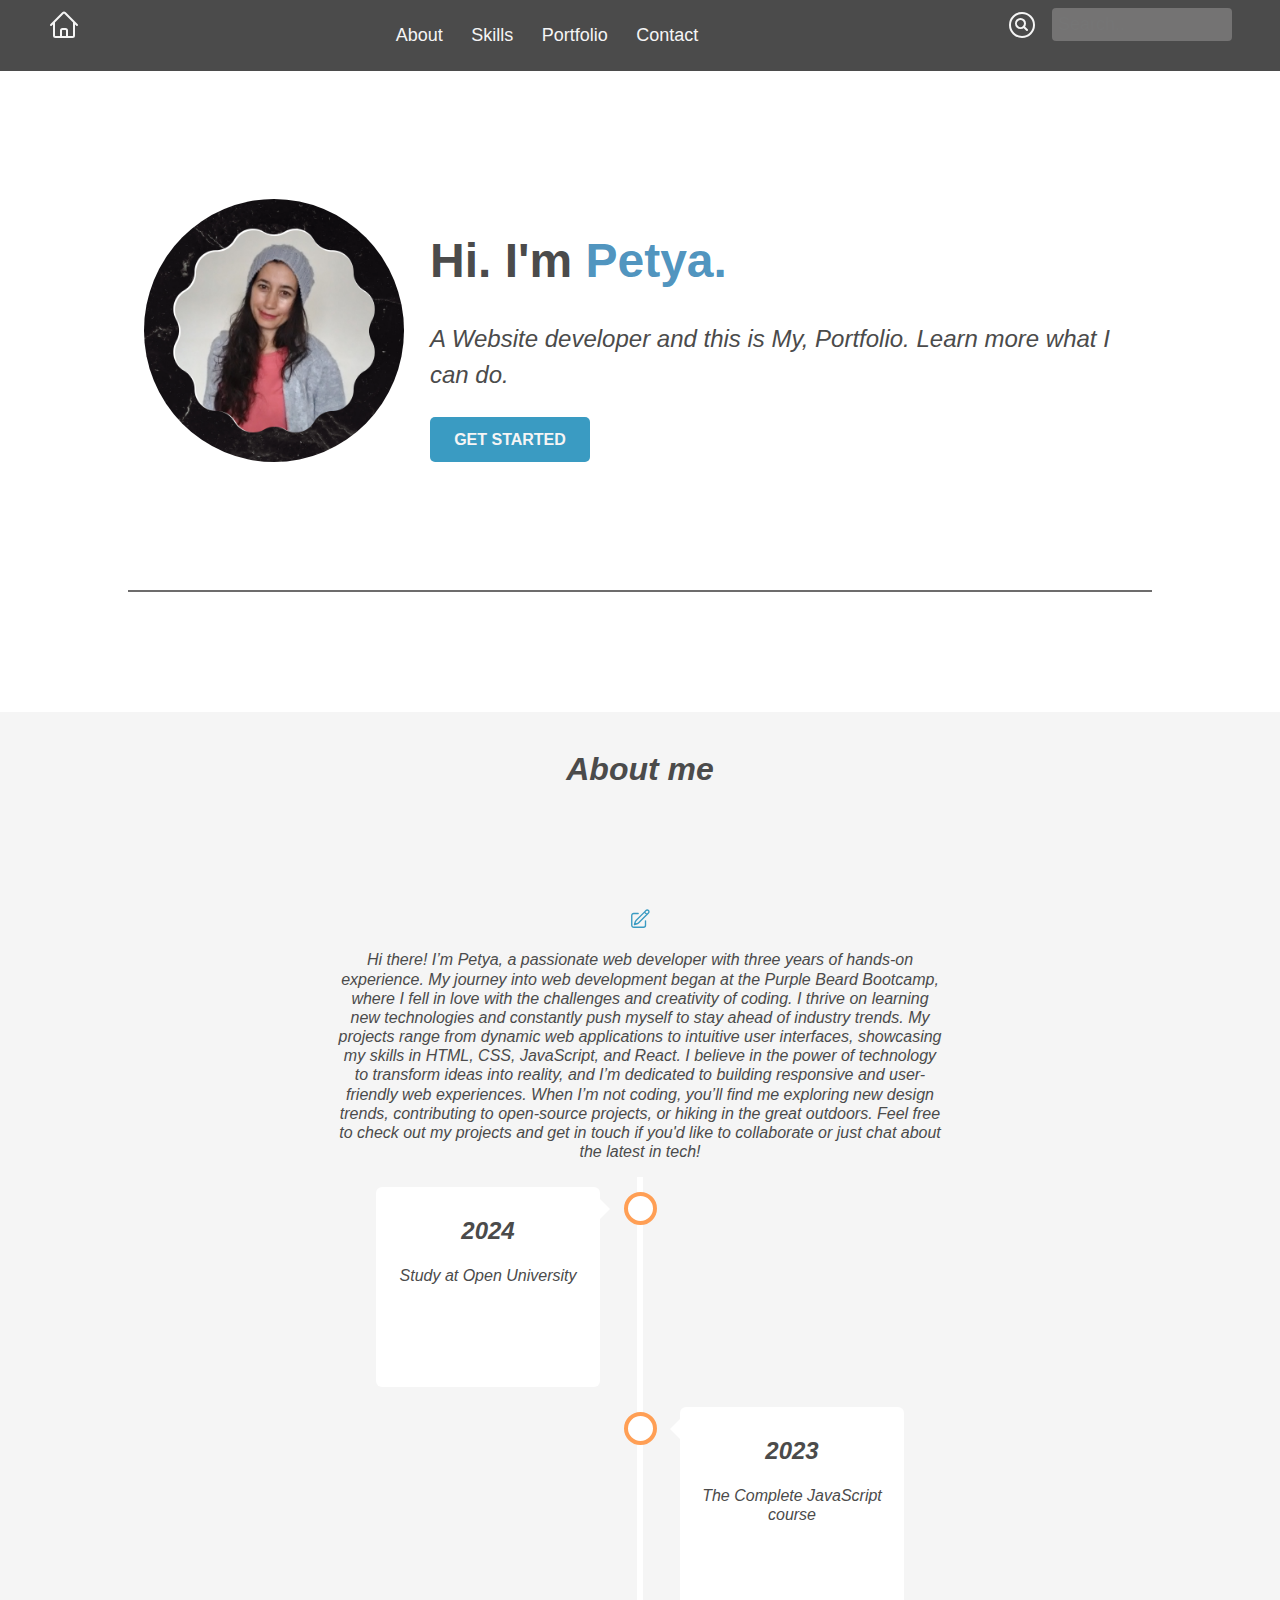
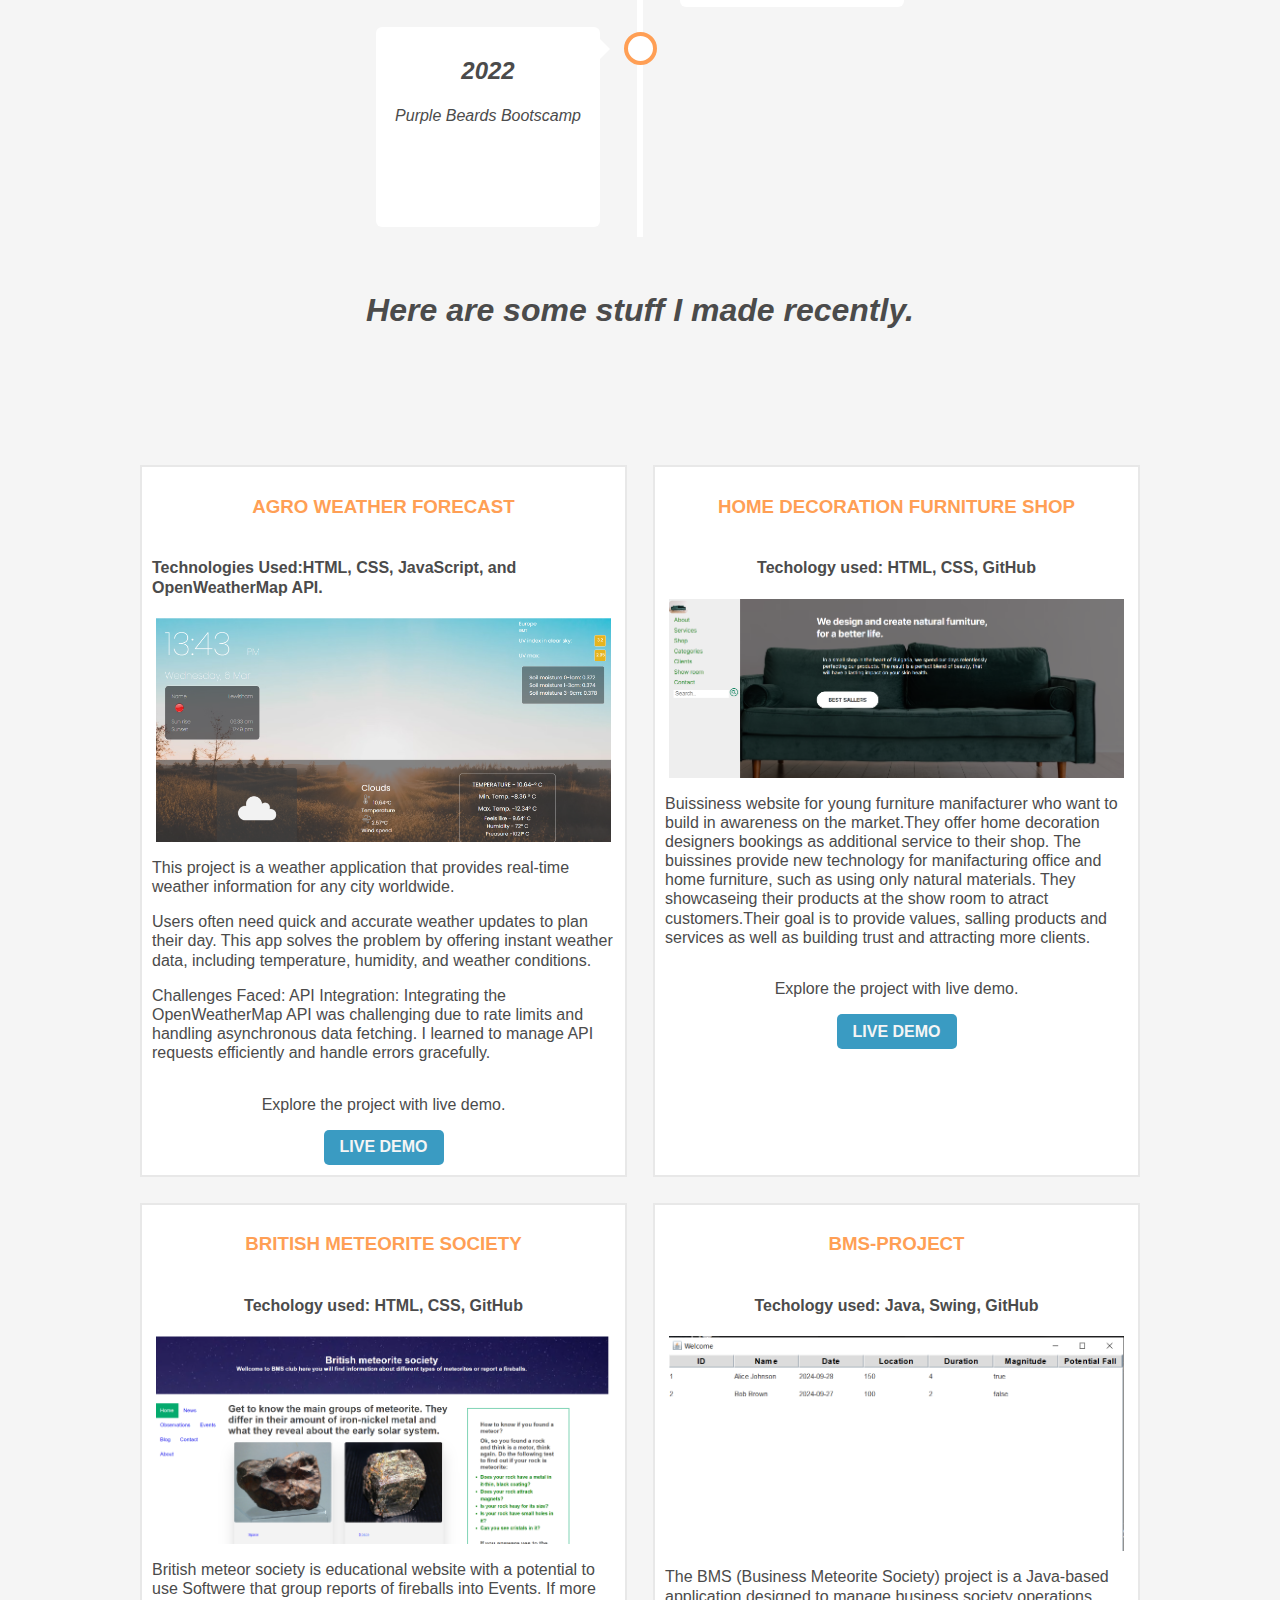
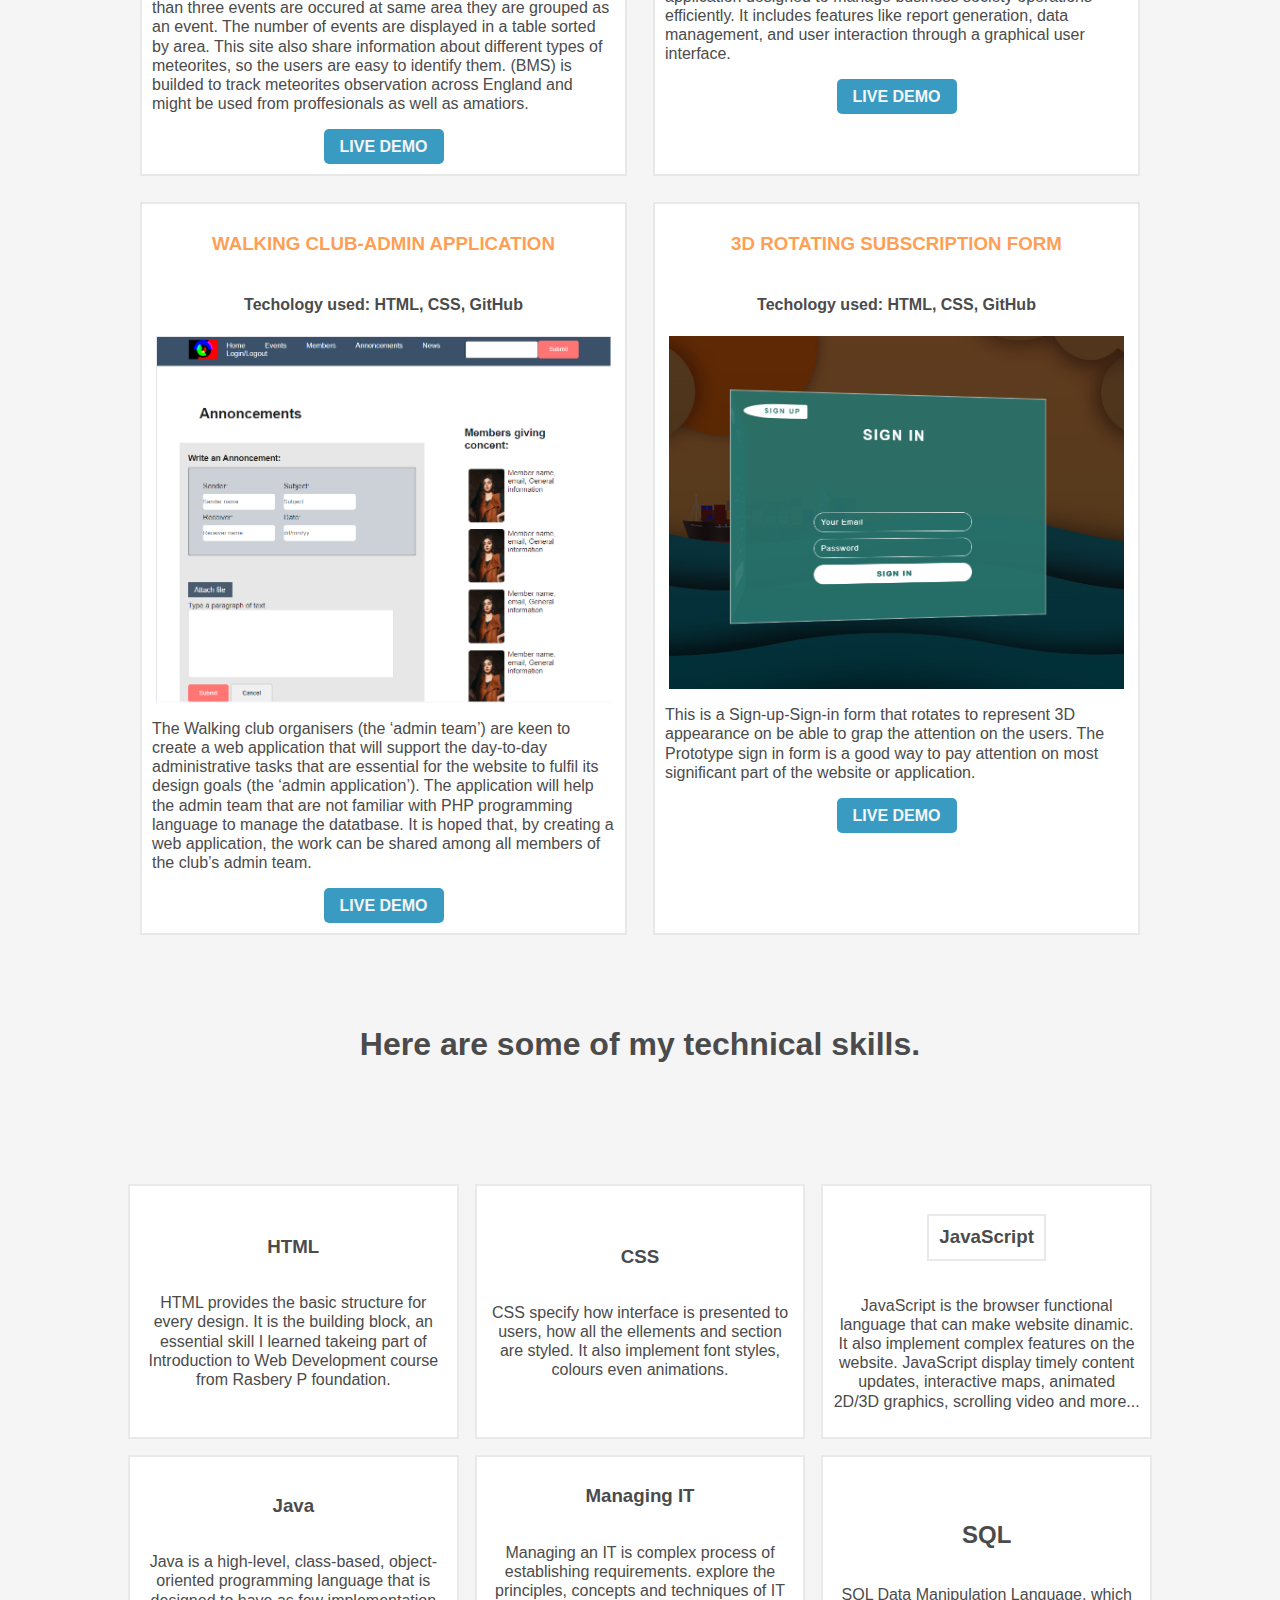
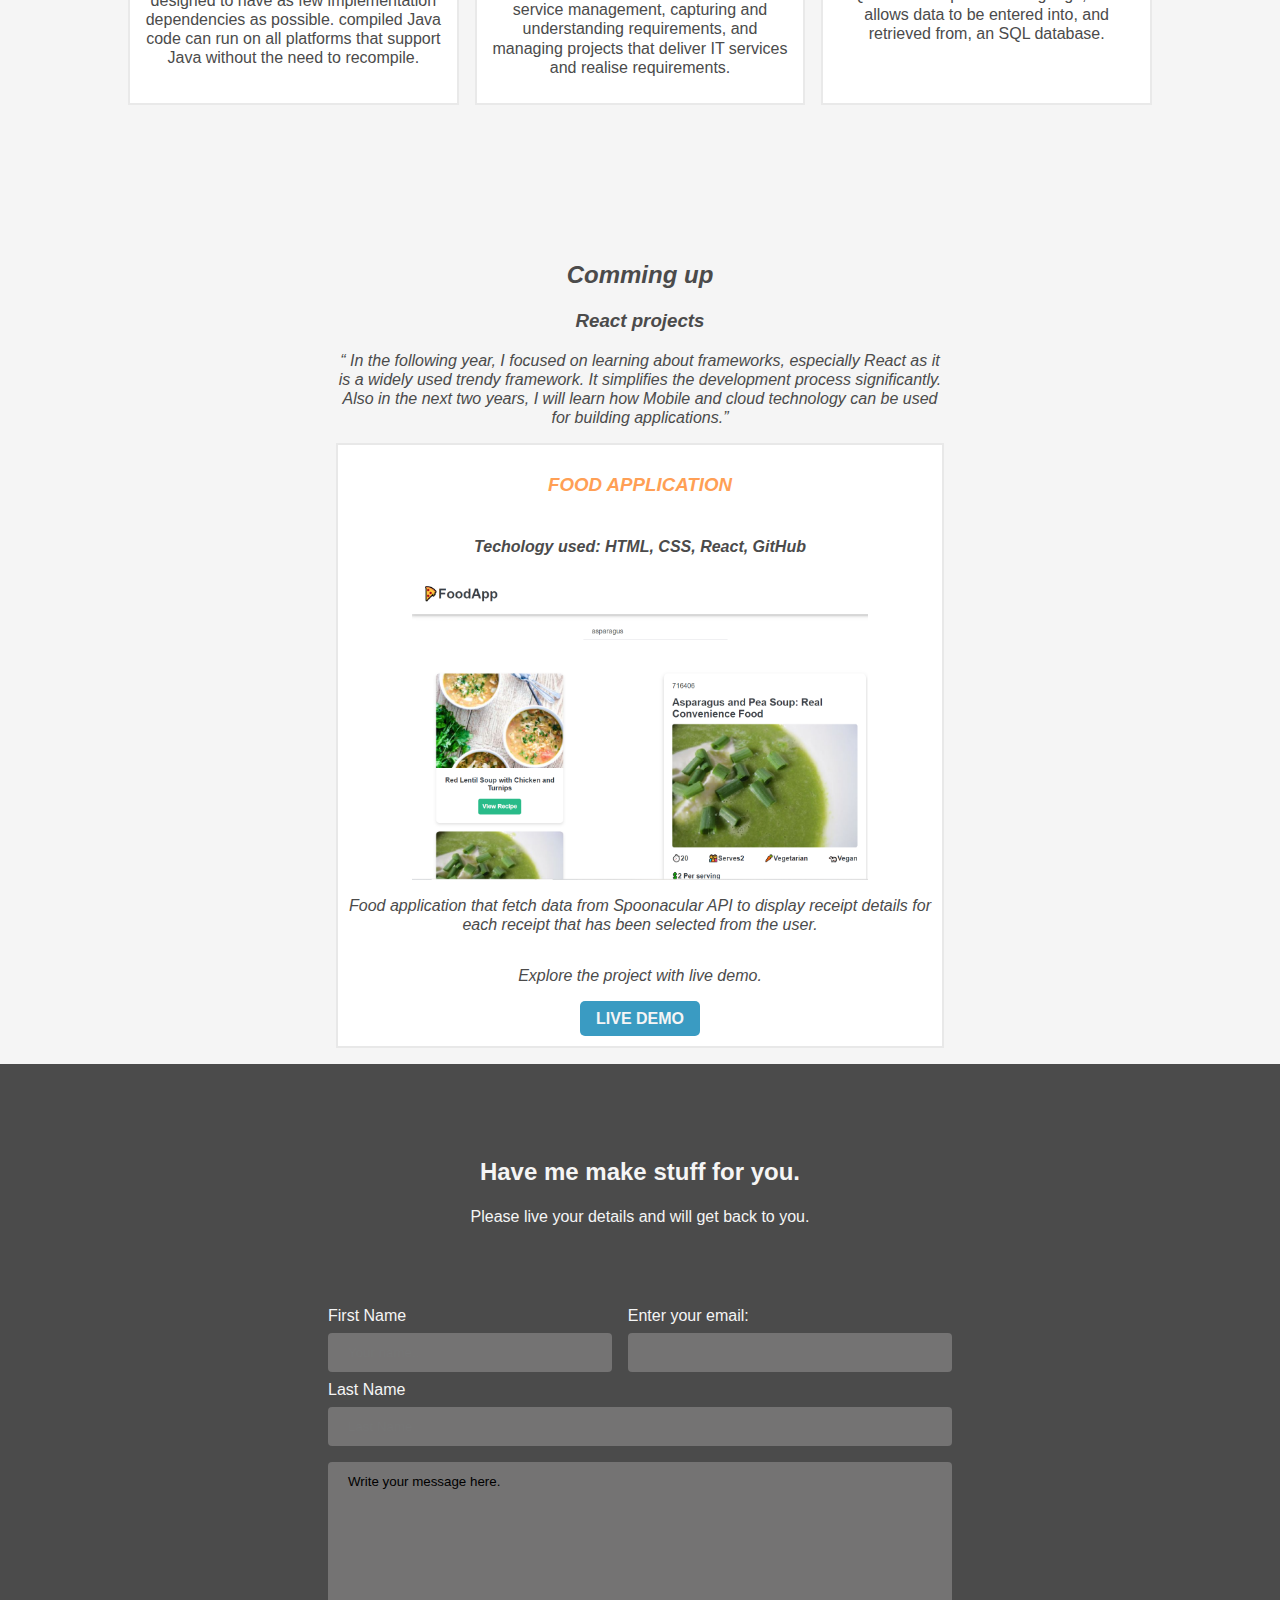
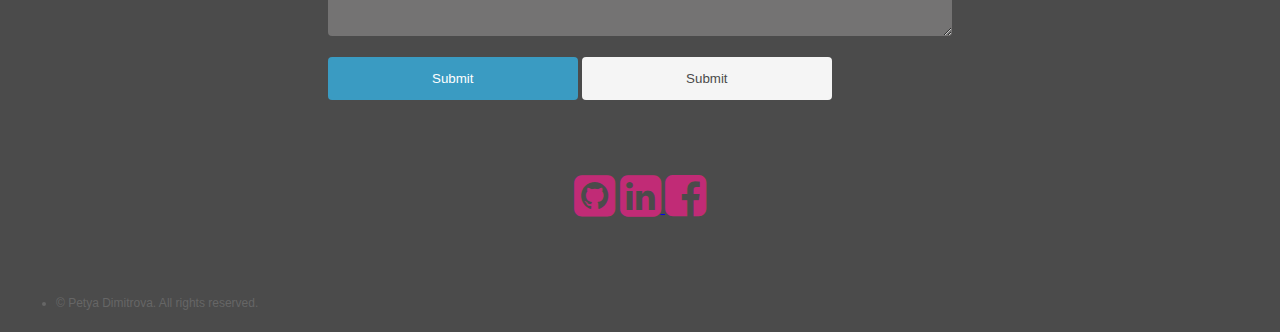
==== commit a2f37174: "updating about me" ====
--- a/index.html
+++ b/index.html
@@ -127,10 +127,14 @@
             d="m16.862 4.487 1.687-1.688a1.875 1.875 0 1 1 2.652 2.652L10.582 16.07a4.5 4.5 0 0 1-1.897 1.13L6 18l.8-2.685a4.5 4.5 0 0 1 1.13-1.897l8.932-8.931Zm0 0L19.5 7.125M18 14v4.75A2.25 2.25 0 0 1 15.75 21H5.25A2.25 2.25 0 0 1 3 18.75V8.25A2.25 2.25 0 0 1 5.25 6H10"
           />
         </svg>
-
-        <p>
-          I began my journey in web development three years ago by enrolling in a Purple Beard Bootcamp. This experience allowed me to understand the challenges involved in transitioning to a tech career. Through learning how to set goals effectively, I gained invaluable experience and developed a passion for continuously acquiring new skills.
-        </p>
+        <p>Hi there! I’m Petya, a passionate web developer with three years of hands-on experience. My journey into web development began at the Purple Beard Bootcamp, where I fell in love with the challenges and creativity of coding.
+
+          I thrive on learning new technologies and constantly push myself to stay ahead of industry trends. My projects range from dynamic web applications to intuitive user interfaces, showcasing my skills in HTML, CSS, JavaScript, and React. 
+          
+          I believe in the power of technology to transform ideas into reality, and I’m dedicated to building responsive and user-friendly web experiences. When I’m not coding, you’ll find me exploring new design trends, contributing to open-source projects, or hiking in the great outdoors.
+          
+          Feel free to check out my projects and get in touch if you'd like to collaborate or just chat about the latest in tech!</p>
+        
         <div class="timeline">
           <div class="container left">
             <div class="content">
@@ -338,7 +342,7 @@
       <h3>React projects</h2>
       <p><q>      In the following year, I focused on learning about frameworks, especially React as it is a widely used trendy framework. It simplifies the development process significantly. Also in the next two years, I will learn how Mobile and cloud technology can be used for building applications.</q></p>
       <div class="portfolio-comp flex-middle">
-        <h3 class="project-heading">Home decoration furniture shop</h3>
+        <h3 class="project-heading">Food application</h3>
         <h4>Techology used: HTML, CSS, React, GitHub</h4>
         
         <img class="portfolio-img" src="./FoodApp.PNG" alt="FoodApp" />
--- a/styleCopy.css
+++ b/styleCopy.css
@@ -462,7 +462,7 @@
     text-align: center;
     width: 50%;
     margin: 0 auto;
-    font-size: 12px;
+    font-size: 16px;
     font-style: italic;
     justify-content: center;
   }
